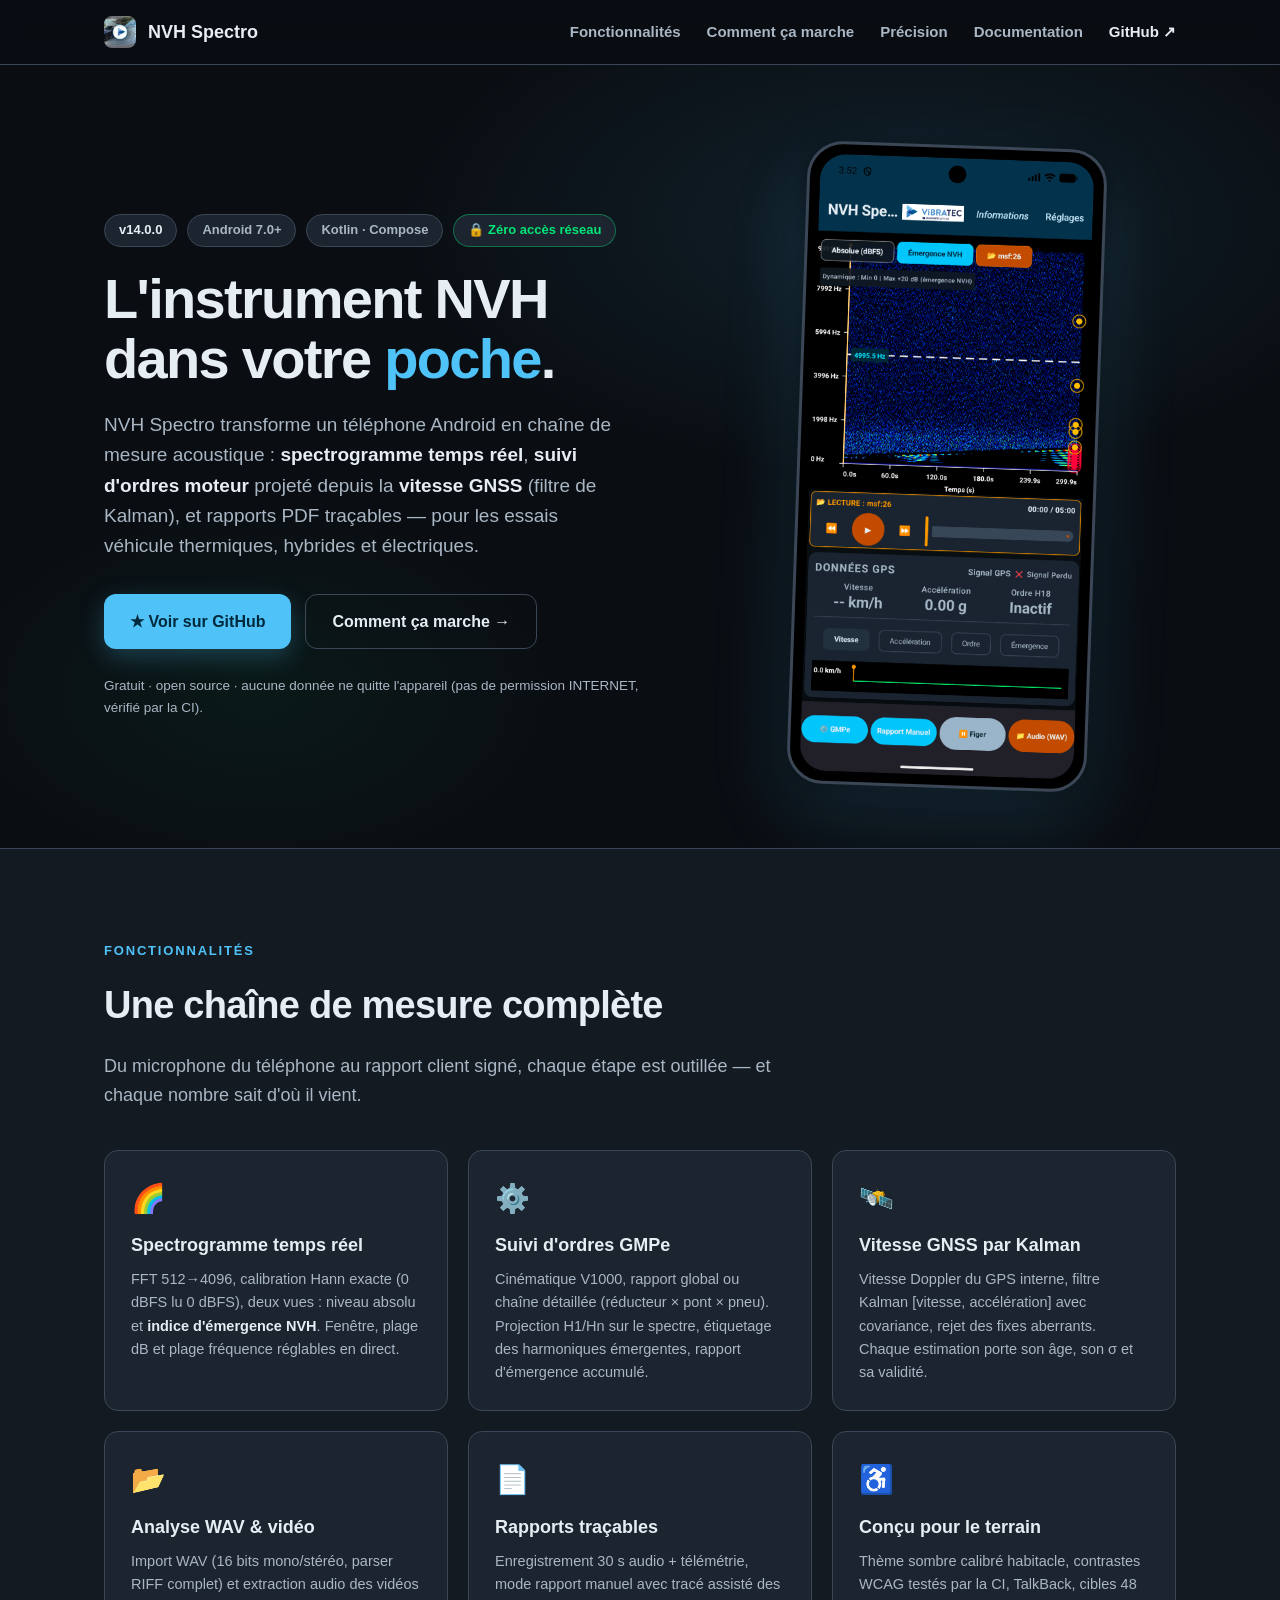
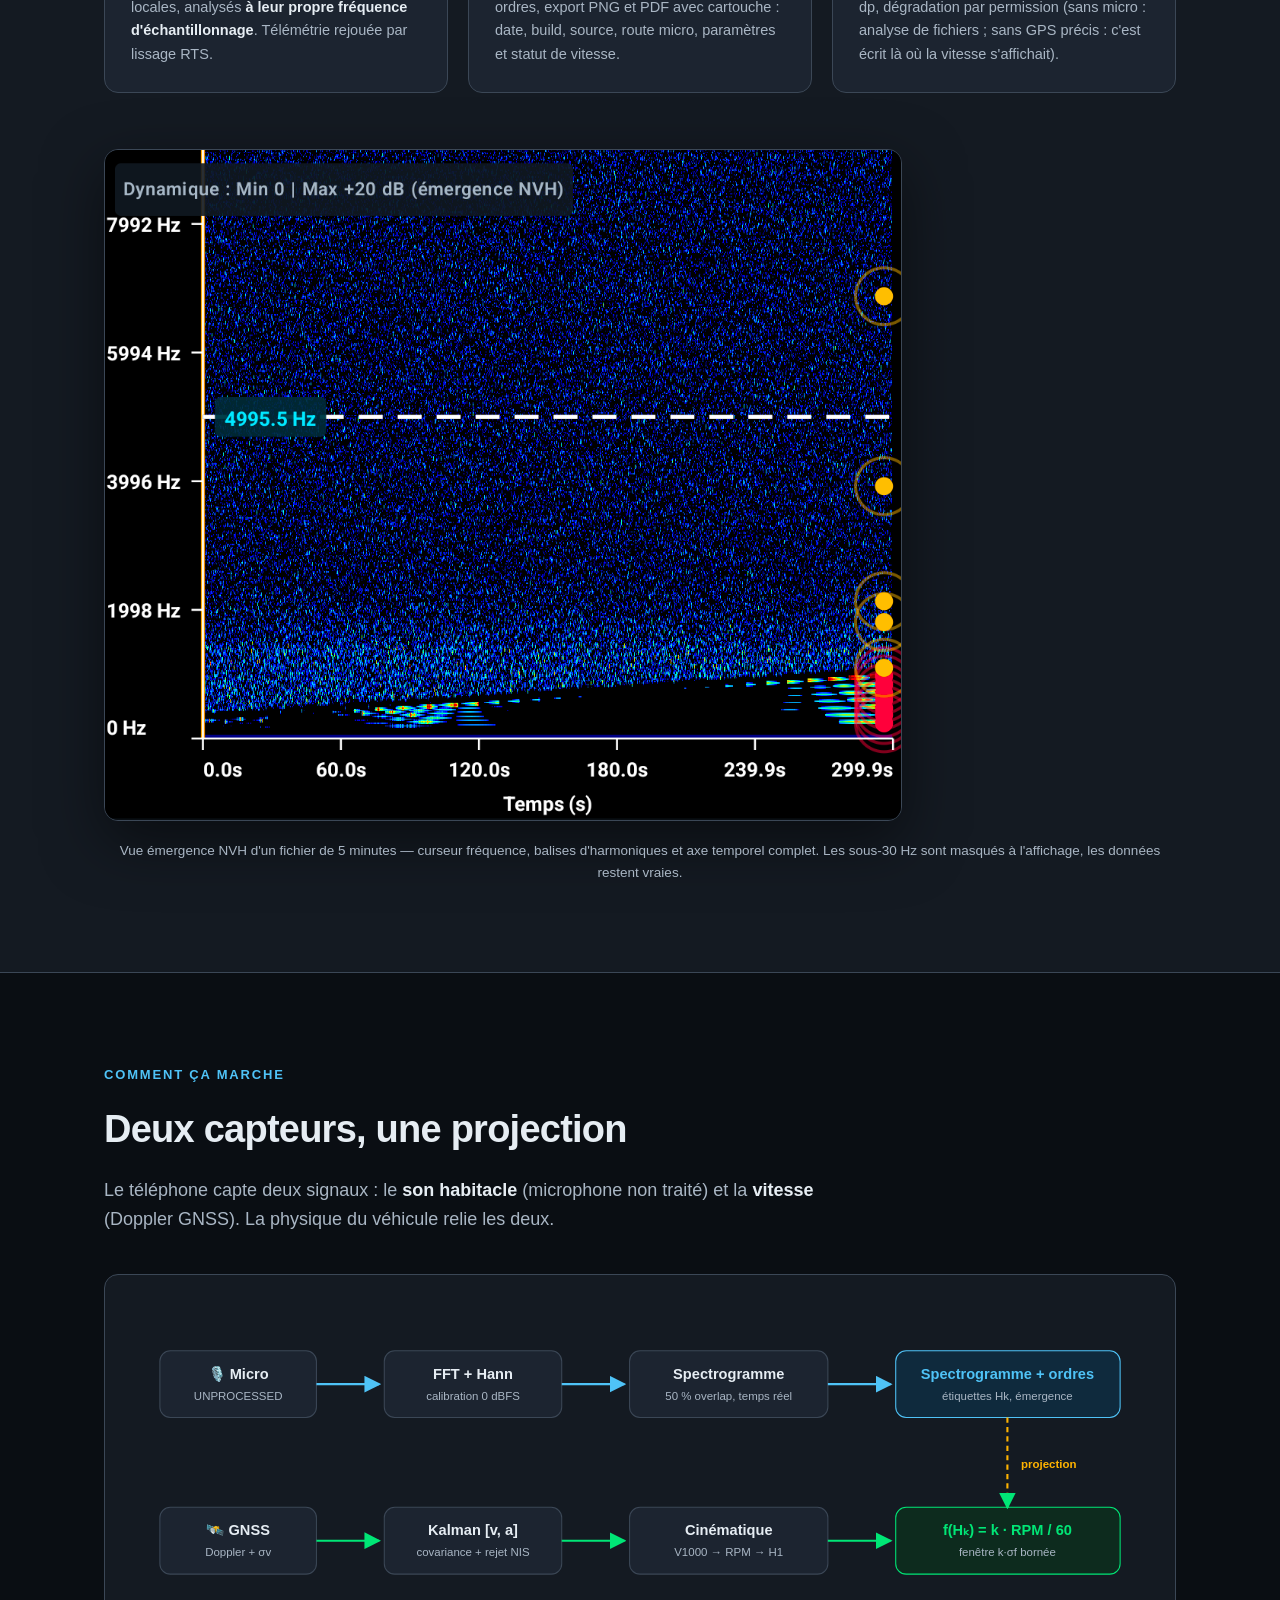
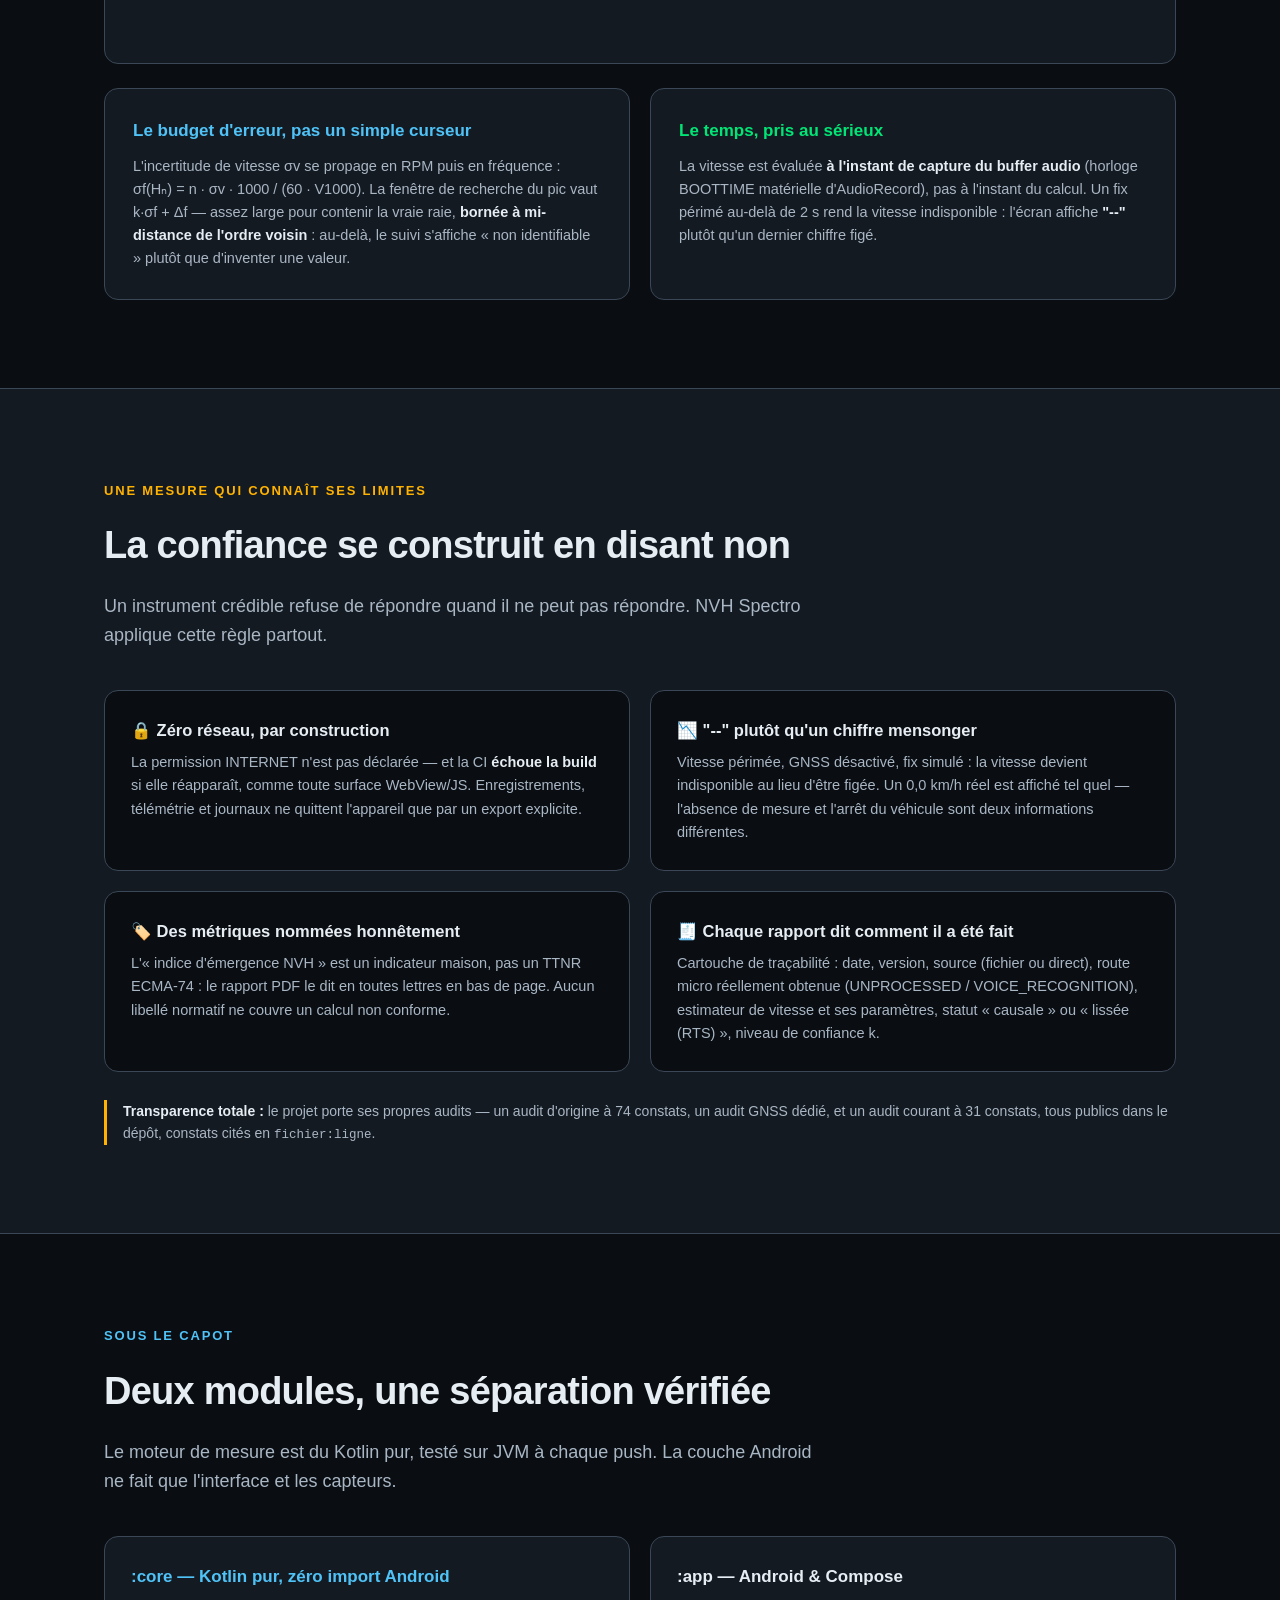
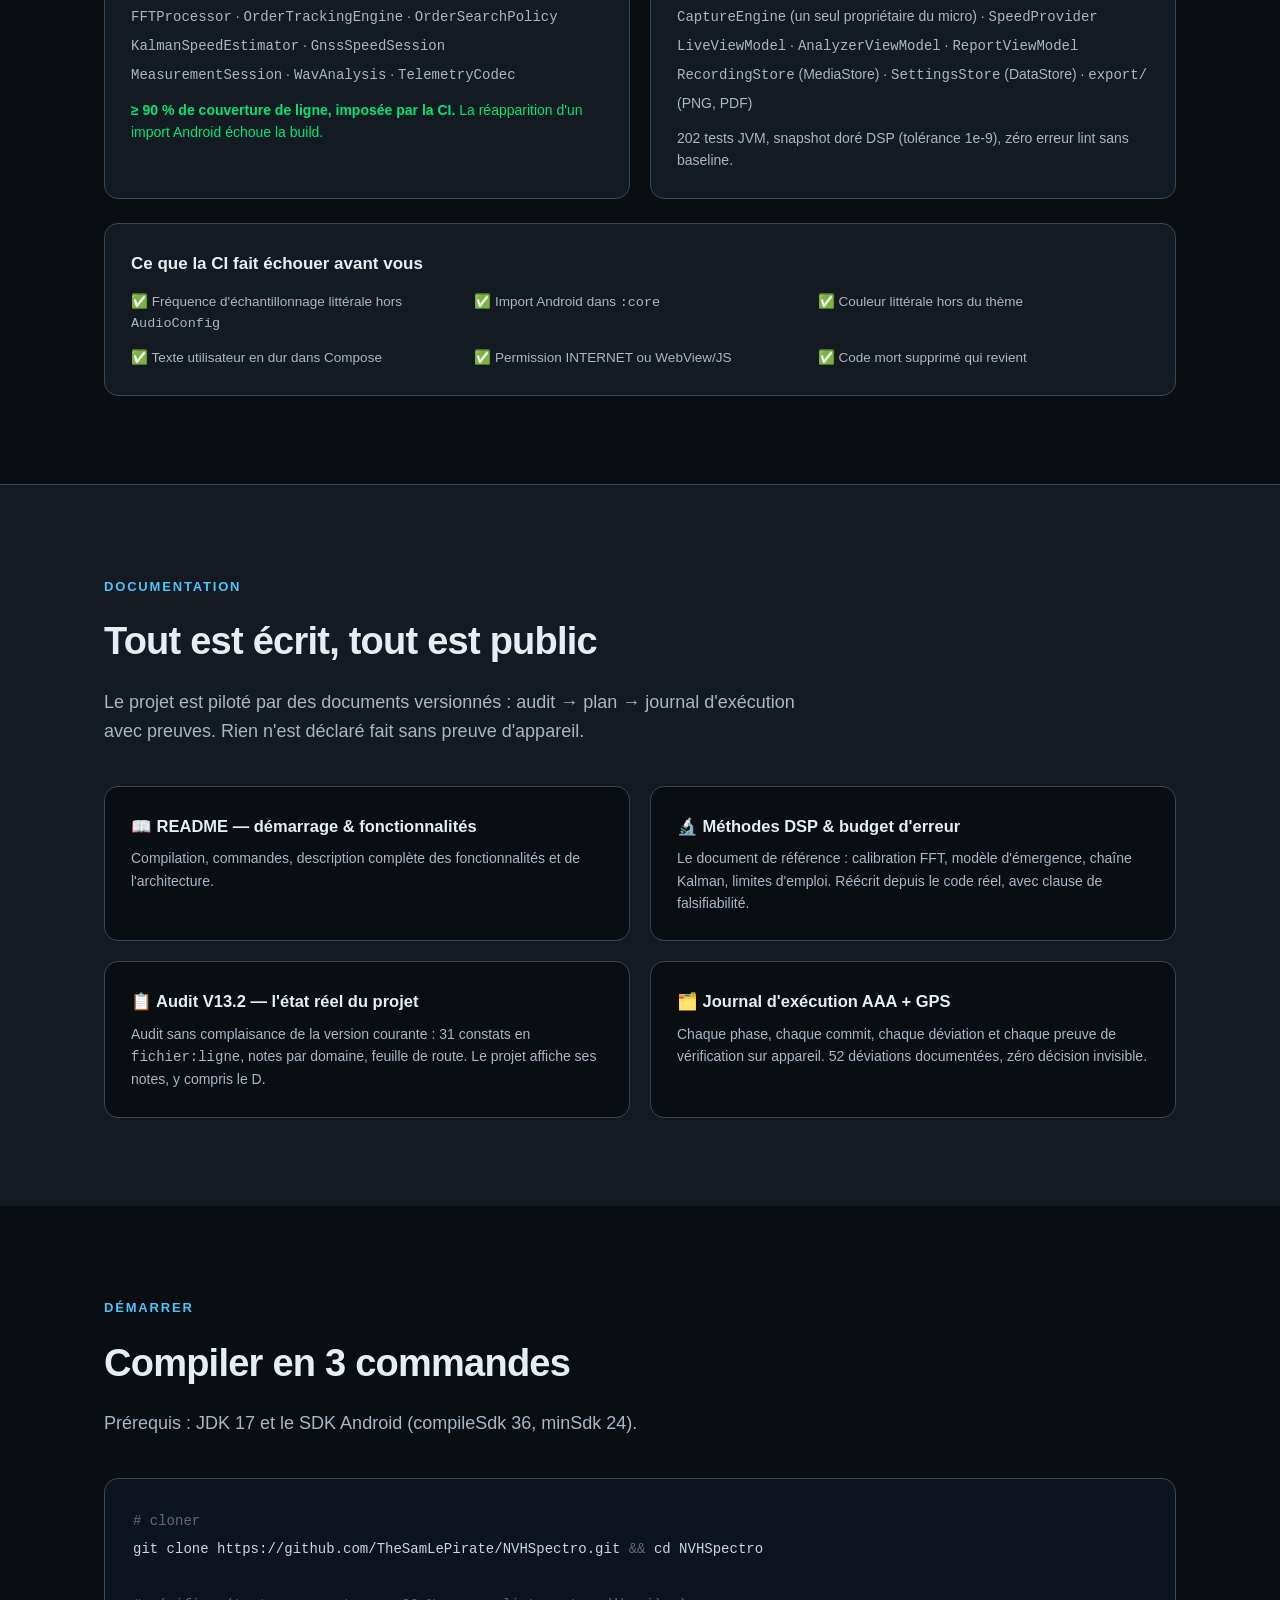
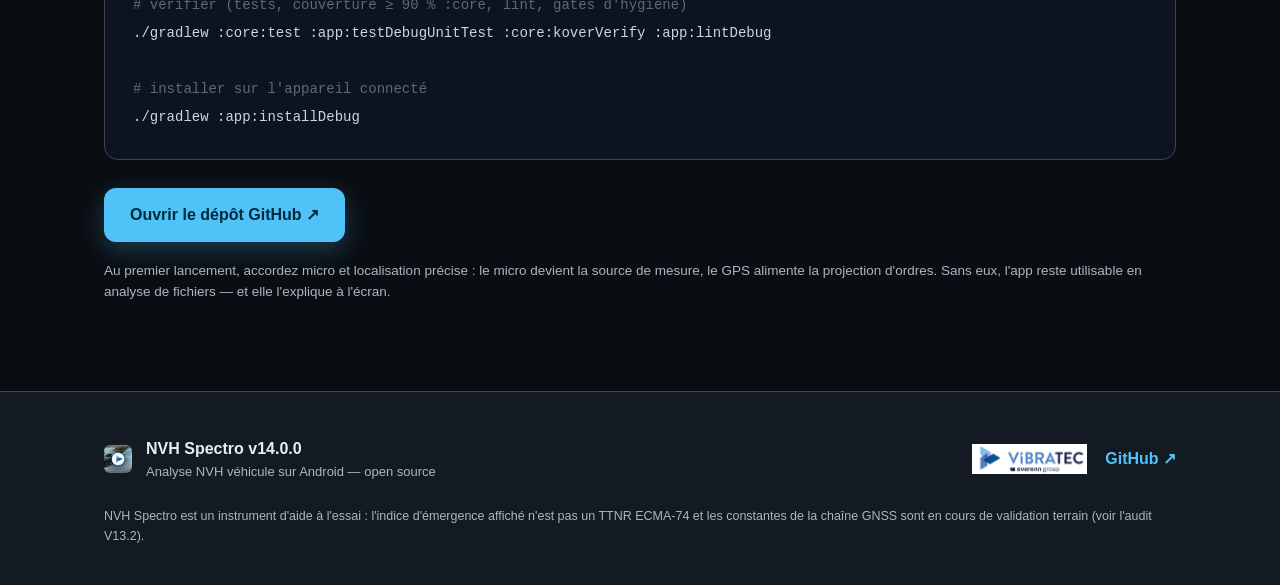
==== site/index.html @ b8da90f1 "feat(site): GitHub Pages site — marketing, documentation, explanation Static self-contained site (si" ====
<!DOCTYPE html>
<html lang="fr">
<head>
<meta charset="UTF-8">
<meta name="viewport" content="width=device-width, initial-scale=1.0">
<title>NVH Spectro — Analyse acoustique & suivi d'ordres sur Android</title>
<meta name="description" content="NVH Spectro transforme un téléphone Android en instrument NVH de terrain : spectrogramme temps réel, suivi d'ordres moteur, vitesse GNSS par filtre de Kalman, rapports PDF traçables. Sans aucun accès réseau.">
<meta property="og:title" content="NVH Spectro — l'instrument NVH dans votre poche">
<meta property="og:description" content="Spectrogramme temps réel, suivi d'ordres, GNSS Kalman, rapports traçables. Un instrument NVH Android, 100 % hors ligne.">
<meta property="og:image" content="assets/capture-ecran-telephone.png">
<link rel="icon" type="image/webp" href="assets/icon.webp">
<style>
:root{
  --bg:#0A0E13; --surface:#141A22; --surface2:#1C2430; --high:#232D3B;
  --text:#E6EDF3; --muted:#A9B6C4; --outline:#3B4756;
  --primary:#4FC3F7; --on-primary:#00293D;
  --good:#00E676; --warn:#FFB300; --bad:#FF5252; --accent:#FF9100;
  --radius:14px; --maxw:1120px;
}
*{box-sizing:border-box;margin:0;padding:0}
html{scroll-behavior:smooth}
body{background:var(--bg);color:var(--text);font-family:'Inter',-apple-system,'Segoe UI',Roboto,sans-serif;line-height:1.6;overflow-x:hidden}
a{color:var(--primary);text-decoration:none}
a:hover{text-decoration:underline}
img{max-width:100%}
.wrap{max-width:var(--maxw);margin:0 auto;padding:0 24px}
section{padding:88px 0}
.kicker{display:inline-block;font-size:13px;font-weight:700;letter-spacing:.14em;text-transform:uppercase;color:var(--primary);margin-bottom:14px}
h2{font-size:clamp(26px,4vw,38px);font-weight:800;letter-spacing:-.02em;margin-bottom:16px}
.lead{color:var(--muted);font-size:18px;max-width:720px;margin-bottom:40px}
.badge{display:inline-flex;align-items:center;gap:6px;background:var(--surface2);border:1px solid var(--outline);border-radius:999px;padding:5px 14px;font-size:13px;font-weight:600;color:var(--muted)}
.badge b{color:var(--text)}
.btn{display:inline-flex;align-items:center;gap:10px;border-radius:12px;padding:14px 26px;font-weight:700;font-size:16px;transition:transform .15s,box-shadow .15s}
.btn:hover{text-decoration:none;transform:translateY(-2px)}
.btn-primary{background:var(--primary);color:var(--on-primary);box-shadow:0 8px 24px rgba(79,195,247,.25)}
.btn-ghost{border:1px solid var(--outline);color:var(--text)}
.btn-ghost:hover{border-color:var(--primary)}
code,pre{font-family:'SF Mono',ui-monospace,Menlo,Consolas,monospace}
</style>
</head>
<body>
<!-- ======================= NAV ======================= -->
<nav style="position:sticky;top:0;z-index:50;background:rgba(10,14,19,.85);backdrop-filter:blur(12px);border-bottom:1px solid var(--outline)">
  <div class="wrap" style="display:flex;align-items:center;justify-content:space-between;height:64px">
    <a href="#" style="display:flex;align-items:center;gap:12px;color:var(--text);font-weight:800;font-size:18px">
      <img src="assets/icon.webp" alt="" width="32" height="32" style="border-radius:8px">
      NVH&nbsp;Spectro
    </a>
    <div style="display:flex;gap:26px;font-size:15px;font-weight:600" class="navlinks">
      <a href="#features" style="color:var(--muted)">Fonctionnalités</a>
      <a href="#how" style="color:var(--muted)">Comment ça marche</a>
      <a href="#honest" style="color:var(--muted)">Précision</a>
      <a href="#docs" style="color:var(--muted)">Documentation</a>
      <a href="https://github.com/TheSamLePirate/NVHSpectro" style="color:var(--text)">GitHub&nbsp;↗</a>
    </div>
  </div>
</nav>

<!-- ======================= HERO ======================= -->
<header style="padding:80px 0 60px;position:relative;overflow:hidden">
  <div style="position:absolute;inset:0;background:radial-gradient(ellipse 60% 50% at 70% 20%,rgba(79,195,247,.10),transparent 65%),radial-gradient(ellipse 40% 40% at 20% 80%,rgba(0,230,118,.05),transparent 60%);pointer-events:none"></div>
  <div class="wrap hero-grid" style="display:grid;grid-template-columns:1.1fr .9fr;gap:56px;align-items:center;position:relative">
    <div>
      <div style="display:flex;gap:10px;flex-wrap:wrap;margin-bottom:22px">
        <span class="badge"><b>v14.0.0</b></span>
        <span class="badge">Android 7.0+</span>
        <span class="badge">Kotlin · Compose</span>
        <span class="badge" style="border-color:rgba(0,230,118,.4);color:var(--good)">🔒 Zéro accès réseau</span>
      </div>
      <h1 style="font-size:clamp(34px,5.4vw,56px);font-weight:800;letter-spacing:-.03em;line-height:1.08;margin-bottom:20px">
        L'instrument NVH<br>dans votre <span style="color:var(--primary)">poche</span>.
      </h1>
      <p style="font-size:19px;color:var(--muted);max-width:520px;margin-bottom:32px">
        NVH Spectro transforme un téléphone Android en chaîne de mesure acoustique :
        <b style="color:var(--text)">spectrogramme temps réel</b>, <b style="color:var(--text)">suivi d'ordres moteur</b>
        projeté depuis la <b style="color:var(--text)">vitesse GNSS</b> (filtre de Kalman),
        et rapports PDF traçables — pour les essais véhicule thermiques, hybrides et électriques.
      </p>
      <div style="display:flex;gap:14px;flex-wrap:wrap">
        <a class="btn btn-primary" href="https://github.com/TheSamLePirate/NVHSpectro">★ Voir sur GitHub</a>
        <a class="btn btn-ghost" href="#how">Comment ça marche →</a>
      </div>
      <p style="margin-top:26px;font-size:13.5px;color:var(--muted)">
        Gratuit · open source · aucune donnée ne quitte l'appareil (pas de permission INTERNET, vérifié par la CI).
      </p>
    </div>
    <div style="display:flex;justify-content:center">
      <div style="width:300px;border-radius:36px;border:3px solid var(--outline);background:#000;padding:10px;box-shadow:0 30px 80px rgba(79,195,247,.15),0 4px 20px rgba(0,0,0,.6);transform:rotate(2deg)">
        <img src="assets/capture-ecran-telephone.png" alt="Capture d'écran de NVH Spectro : spectrogramme, lecture WAV, données GPS et suivi d'ordre H18" style="border-radius:26px;display:block">
      </div>
    </div>
  </div>
</header>

<!-- ======================= FEATURES ======================= -->
<section id="features" style="background:var(--surface);border-top:1px solid var(--outline);border-bottom:1px solid var(--outline)">
  <div class="wrap">
    <span class="kicker">Fonctionnalités</span>
    <h2>Une chaîne de mesure complète</h2>
    <p class="lead">Du microphone du téléphone au rapport client signé, chaque étape est outillée — et chaque nombre sait d'où il vient.</p>
    <div style="display:grid;grid-template-columns:repeat(3,1fr);gap:20px" class="cards3">
      <div style="background:var(--surface2);border:1px solid var(--outline);border-radius:var(--radius);padding:26px">
        <div style="font-size:28px;margin-bottom:10px">🌈</div>
        <h3 style="font-size:18px;margin-bottom:8px">Spectrogramme temps réel</h3>
        <p style="color:var(--muted);font-size:14.5px">FFT 512→4096, calibration Hann exacte (0 dBFS lu 0 dBFS), deux vues : niveau absolu et <b style="color:var(--text)">indice d'émergence NVH</b>. Fenêtre, plage dB et plage fréquence réglables en direct.</p>
      </div>
      <div style="background:var(--surface2);border:1px solid var(--outline);border-radius:var(--radius);padding:26px">
        <div style="font-size:28px;margin-bottom:10px">⚙️</div>
        <h3 style="font-size:18px;margin-bottom:8px">Suivi d'ordres GMPe</h3>
        <p style="color:var(--muted);font-size:14.5px">Cinématique V1000, rapport global ou chaîne détaillée (réducteur × pont × pneu). Projection H1/Hn sur le spectre, étiquetage des harmoniques émergentes, rapport d'émergence accumulé.</p>
      </div>
      <div style="background:var(--surface2);border:1px solid var(--outline);border-radius:var(--radius);padding:26px">
        <div style="font-size:28px;margin-bottom:10px">🛰️</div>
        <h3 style="font-size:18px;margin-bottom:8px">Vitesse GNSS par Kalman</h3>
        <p style="color:var(--muted);font-size:14.5px">Vitesse Doppler du GPS interne, filtre Kalman [vitesse, accélération] avec covariance, rejet des fixes aberrants. Chaque estimation porte son âge, son σ et sa validité.</p>
      </div>
      <div style="background:var(--surface2);border:1px solid var(--outline);border-radius:var(--radius);padding:26px">
        <div style="font-size:28px;margin-bottom:10px">📂</div>
        <h3 style="font-size:18px;margin-bottom:8px">Analyse WAV & vidéo</h3>
        <p style="color:var(--muted);font-size:14.5px">Import WAV (16 bits mono/stéréo, parser RIFF complet) et extraction audio des vidéos locales, analysés <b style="color:var(--text)">à leur propre fréquence d'échantillonnage</b>. Télémétrie rejouée par lissage RTS.</p>
      </div>
      <div style="background:var(--surface2);border:1px solid var(--outline);border-radius:var(--radius);padding:26px">
        <div style="font-size:28px;margin-bottom:10px">📄</div>
        <h3 style="font-size:18px;margin-bottom:8px">Rapports traçables</h3>
        <p style="color:var(--muted);font-size:14.5px">Enregistrement 30 s audio + télémétrie, mode rapport manuel avec tracé assisté des ordres, export PNG et PDF avec cartouche : date, build, source, route micro, paramètres et statut de vitesse.</p>
      </div>
      <div style="background:var(--surface2);border:1px solid var(--outline);border-radius:var(--radius);padding:26px">
        <div style="font-size:28px;margin-bottom:10px">♿</div>
        <h3 style="font-size:18px;margin-bottom:8px">Conçu pour le terrain</h3>
        <p style="color:var(--muted);font-size:14.5px">Thème sombre calibré habitacle, contrastes WCAG testés par la CI, TalkBack, cibles 48 dp, dégradation par permission (sans micro : analyse de fichiers ; sans GPS précis : c'est écrit là où la vitesse s'affichait).</p>
      </div>
    </div>

    <figure style="margin:56px 0 0">
      <img src="assets/capture-spectrogramme.png" alt="Spectrogramme complet d'un fichier de 5 minutes en mode émergence NVH, curseur fréquence et balises d'ordres" style="border-radius:var(--radius);border:1px solid var(--outline);box-shadow:0 20px 60px rgba(0,0,0,.5)">
      <figcaption style="color:var(--muted);font-size:13.5px;margin-top:12px;text-align:center">
        Vue émergence NVH d'un fichier de 5 minutes — curseur fréquence, balises d'harmoniques et axe temporel complet. Les sous-30 Hz sont masqués à l'affichage, les données restent vraies.
      </figcaption>
    </figure>
  </div>
</section>

<!-- ======================= HOW IT WORKS ======================= -->
<section id="how">
  <div class="wrap">
    <span class="kicker">Comment ça marche</span>
    <h2>Deux capteurs, une projection</h2>
    <p class="lead">Le téléphone capte deux signaux : le <b style="color:var(--text)">son habitacle</b> (microphone non traité) et la <b style="color:var(--text)">vitesse</b> (Doppler GNSS). La physique du véhicule relie les deux.</p>

    <div style="background:var(--surface);border:1px solid var(--outline);border-radius:var(--radius);padding:34px;overflow-x:auto">
      <svg viewBox="0 0 960 300" width="100%" style="min-width:760px" role="img" aria-label="Chaîne de mesure : micro vers FFT vers spectrogramme ; GNSS vers Kalman vers cinématique vers projection d'ordres">
        <defs>
          <marker id="ar" markerWidth="8" markerHeight="8" refX="7" refY="4" orient="auto"><path d="M0,0 L8,4 L0,8 z" fill="#4FC3F7"/></marker>
          <marker id="ar2" markerWidth="8" markerHeight="8" refX="7" refY="4" orient="auto"><path d="M0,0 L8,4 L0,8 z" fill="#00E676"/></marker>
        </defs>
        <!-- audio chain -->
        <g font-family="Inter,sans-serif">
          <rect x="20" y="40" width="150" height="64" rx="10" fill="#1C2430" stroke="#3B4756"/>
          <text x="95" y="67" fill="#E6EDF3" font-size="14" font-weight="700" text-anchor="middle">🎙️ Micro</text>
          <text x="95" y="87" fill="#A9B6C4" font-size="11" text-anchor="middle">UNPROCESSED</text>
          <line x1="170" y1="72" x2="230" y2="72" stroke="#4FC3F7" stroke-width="2" marker-end="url(#ar)"/>
          <rect x="235" y="40" width="170" height="64" rx="10" fill="#1C2430" stroke="#3B4756"/>
          <text x="320" y="67" fill="#E6EDF3" font-size="14" font-weight="700" text-anchor="middle">FFT + Hann</text>
          <text x="320" y="87" fill="#A9B6C4" font-size="11" text-anchor="middle">calibration 0 dBFS</text>
          <line x1="405" y1="72" x2="465" y2="72" stroke="#4FC3F7" stroke-width="2" marker-end="url(#ar)"/>
          <rect x="470" y="40" width="190" height="64" rx="10" fill="#1C2430" stroke="#3B4756"/>
          <text x="565" y="67" fill="#E6EDF3" font-size="14" font-weight="700" text-anchor="middle">Spectrogramme</text>
          <text x="565" y="87" fill="#A9B6C4" font-size="11" text-anchor="middle">50 % overlap, temps réel</text>
          <line x1="660" y1="72" x2="720" y2="72" stroke="#4FC3F7" stroke-width="2" marker-end="url(#ar)"/>
          <rect x="725" y="40" width="215" height="64" rx="10" fill="#0F2A3D" stroke="#4FC3F7"/>
          <text x="832" y="67" fill="#4FC3F7" font-size="14" font-weight="700" text-anchor="middle">Spectrogramme + ordres</text>
          <text x="832" y="87" fill="#A9B6C4" font-size="11" text-anchor="middle">étiquettes Hk, émergence</text>
          <!-- gnss chain -->
          <rect x="20" y="190" width="150" height="64" rx="10" fill="#1C2430" stroke="#3B4756"/>
          <text x="95" y="217" fill="#E6EDF3" font-size="14" font-weight="700" text-anchor="middle">🛰️ GNSS</text>
          <text x="95" y="237" fill="#A9B6C4" font-size="11" text-anchor="middle">Doppler + σv</text>
          <line x1="170" y1="222" x2="230" y2="222" stroke="#00E676" stroke-width="2" marker-end="url(#ar2)"/>
          <rect x="235" y="190" width="170" height="64" rx="10" fill="#1C2430" stroke="#3B4756"/>
          <text x="320" y="217" fill="#E6EDF3" font-size="14" font-weight="700" text-anchor="middle">Kalman [v, a]</text>
          <text x="320" y="237" fill="#A9B6C4" font-size="11" text-anchor="middle">covariance + rejet NIS</text>
          <line x1="405" y1="222" x2="465" y2="222" stroke="#00E676" stroke-width="2" marker-end="url(#ar2)"/>
          <rect x="470" y="190" width="190" height="64" rx="10" fill="#1C2430" stroke="#3B4756"/>
          <text x="565" y="217" fill="#E6EDF3" font-size="14" font-weight="700" text-anchor="middle">Cinématique</text>
          <text x="565" y="237" fill="#A9B6C4" font-size="11" text-anchor="middle">V1000 → RPM → H1</text>
          <line x1="660" y1="222" x2="720" y2="222" stroke="#00E676" stroke-width="2" marker-end="url(#ar2)"/>
          <rect x="725" y="190" width="215" height="64" rx="10" fill="#0D2B1E" stroke="#00E676"/>
          <text x="832" y="217" fill="#00E676" font-size="14" font-weight="700" text-anchor="middle">f(Hₖ) = k · RPM / 60</text>
          <text x="832" y="237" fill="#A9B6C4" font-size="11" text-anchor="middle">fenêtre k·σf bornée</text>
          <!-- link -->
          <path d="M 832 104 L 832 190" stroke="#FFB300" stroke-width="2" stroke-dasharray="5 4" marker-end="url(#ar2)"/>
          <text x="845" y="152" fill="#FFB300" font-size="11" font-weight="600">projection</text>
        </g>
      </svg>
    </div>

    <div style="display:grid;grid-template-columns:1fr 1fr;gap:20px;margin-top:24px" class="cards2">
      <div style="background:var(--surface);border:1px solid var(--outline);border-radius:var(--radius);padding:28px">
        <h3 style="font-size:17px;margin-bottom:10px;color:var(--primary)">Le budget d'erreur, pas un simple curseur</h3>
        <p style="color:var(--muted);font-size:14.5px">L'incertitude de vitesse σv se propage en RPM puis en fréquence : σf(Hₙ) = n · σv · 1000 / (60 · V1000). La fenêtre de recherche du pic vaut k·σf + Δf — assez large pour contenir la vraie raie, <b style="color:var(--text)">bornée à mi-distance de l'ordre voisin</b> : au-delà, le suivi s'affiche « non identifiable » plutôt que d'inventer une valeur.</p>
      </div>
      <div style="background:var(--surface);border:1px solid var(--outline);border-radius:var(--radius);padding:28px">
        <h3 style="font-size:17px;margin-bottom:10px;color:var(--good)">Le temps, pris au sérieux</h3>
        <p style="color:var(--muted);font-size:14.5px">La vitesse est évaluée <b style="color:var(--text)">à l'instant de capture du buffer audio</b> (horloge BOOTTIME matérielle d'AudioRecord), pas à l'instant du calcul. Un fix périmé au-delà de 2 s rend la vitesse indisponible : l'écran affiche <b style="color:var(--text)">"--"</b> plutôt qu'un dernier chiffre figé.</p>
      </div>
    </div>
  </div>
</section>

<!-- ======================= HONESTY / METROLOGY ======================= -->
<section id="honest" style="background:var(--surface);border-top:1px solid var(--outline);border-bottom:1px solid var(--outline)">
  <div class="wrap">
    <span class="kicker" style="color:var(--warn)">Une mesure qui connaît ses limites</span>
    <h2>La confiance se construit en disant non</h2>
    <p class="lead">Un instrument crédible refuse de répondre quand il ne peut pas répondre. NVH Spectro applique cette règle partout.</p>
    <div style="display:grid;grid-template-columns:repeat(2,1fr);gap:20px" class="cards2">
      <div style="background:var(--bg);border:1px solid var(--outline);border-radius:var(--radius);padding:26px">
        <h3 style="font-size:16.5px;margin-bottom:8px">🔒 Zéro réseau, par construction</h3>
        <p style="color:var(--muted);font-size:14.5px">La permission INTERNET n'est pas déclarée — et la CI <b style="color:var(--text)">échoue la build</b> si elle réapparaît, comme toute surface WebView/JS. Enregistrements, télémétrie et journaux ne quittent l'appareil que par un export explicite.</p>
      </div>
      <div style="background:var(--bg);border:1px solid var(--outline);border-radius:var(--radius);padding:26px">
        <h3 style="font-size:16.5px;margin-bottom:8px">📉 "--" plutôt qu'un chiffre mensonger</h3>
        <p style="color:var(--muted);font-size:14.5px">Vitesse périmée, GNSS désactivé, fix simulé : la vitesse devient indisponible au lieu d'être figée. Un 0,0 km/h réel est affiché tel quel — l'absence de mesure et l'arrêt du véhicule sont deux informations différentes.</p>
      </div>
      <div style="background:var(--bg);border:1px solid var(--outline);border-radius:var(--radius);padding:26px">
        <h3 style="font-size:16.5px;margin-bottom:8px">🏷️ Des métriques nommées honnêtement</h3>
        <p style="color:var(--muted);font-size:14.5px">L'« indice d'émergence NVH » est un indicateur maison, pas un TTNR ECMA-74 : le rapport PDF le dit en toutes lettres en bas de page. Aucun libellé normatif ne couvre un calcul non conforme.</p>
      </div>
      <div style="background:var(--bg);border:1px solid var(--outline);border-radius:var(--radius);padding:26px">
        <h3 style="font-size:16.5px;margin-bottom:8px">🧾 Chaque rapport dit comment il a été fait</h3>
        <p style="color:var(--muted);font-size:14.5px">Cartouche de traçabilité : date, version, source (fichier ou direct), route micro réellement obtenue (UNPROCESSED / VOICE_RECOGNITION), estimateur de vitesse et ses paramètres, statut « causale » ou « lissée (RTS) », niveau de confiance k.</p>
      </div>
    </div>
    <p style="margin-top:28px;color:var(--muted);font-size:14px;border-left:3px solid var(--warn);padding-left:16px">
      <b style="color:var(--text)">Transparence totale :</b> le projet porte ses propres audits — un audit d'origine à 74 constats, un audit GNSS dédié, et un audit courant à 31 constats, tous publics dans le dépôt, constats cités en <code style="font-size:12.5px">fichier:ligne</code>.
    </p>
  </div>
</section>

<!-- ======================= ARCHITECTURE / QUALITY ======================= -->
<section id="arch">
  <div class="wrap">
    <span class="kicker">Sous le capot</span>
    <h2>Deux modules, une séparation vérifiée</h2>
    <p class="lead">Le moteur de mesure est du Kotlin pur, testé sur JVM à chaque push. La couche Android ne fait que l'interface et les capteurs.</p>
    <div style="display:grid;grid-template-columns:1fr 1fr;gap:20px" class="cards2">
      <div style="background:var(--surface);border:1px solid var(--outline);border-radius:var(--radius);padding:26px">
        <h3 style="font-size:17px;margin-bottom:12px;color:var(--primary)">:core — Kotlin pur, zéro import Android</h3>
        <p style="color:var(--muted);font-size:14px;line-height:2">
          <code>FFTProcessor</code> · <code>OrderTrackingEngine</code> · <code>OrderSearchPolicy</code><br>
          <code>KalmanSpeedEstimator</code> · <code>GnssSpeedSession</code><br>
          <code>MeasurementSession</code> · <code>WavAnalysis</code> · <code>TelemetryCodec</code>
        </p>
        <p style="color:var(--good);font-size:14px;margin-top:10px"><b>≥ 90 % de couverture de ligne, imposée par la CI.</b> La réapparition d'un import Android échoue la build.</p>
      </div>
      <div style="background:var(--surface);border:1px solid var(--outline);border-radius:var(--radius);padding:26px">
        <h3 style="font-size:17px;margin-bottom:12px">:app — Android & Compose</h3>
        <p style="color:var(--muted);font-size:14px;line-height:2">
          <code>CaptureEngine</code> (un seul propriétaire du micro) · <code>SpeedProvider</code><br>
          <code>LiveViewModel</code> · <code>AnalyzerViewModel</code> · <code>ReportViewModel</code><br>
          <code>RecordingStore</code> (MediaStore) · <code>SettingsStore</code> (DataStore) · <code>export/</code> (PNG, PDF)
        </p>
        <p style="color:var(--muted);font-size:14px;margin-top:10px">202 tests JVM, snapshot doré DSP (tolérance 1e-9), zéro erreur lint sans baseline.</p>
      </div>
    </div>
    <div style="margin-top:24px;background:var(--surface);border:1px solid var(--outline);border-radius:var(--radius);padding:26px">
      <h3 style="font-size:17px;margin-bottom:14px">Ce que la CI fait échouer avant vous</h3>
      <div style="display:grid;grid-template-columns:repeat(3,1fr);gap:12px;font-size:13.5px;color:var(--muted)" class="gates">
        <div>✅ Fréquence d'échantillonnage littérale hors <code>AudioConfig</code></div>
        <div>✅ Import Android dans <code>:core</code></div>
        <div>✅ Couleur littérale hors du thème</div>
        <div>✅ Texte utilisateur en dur dans Compose</div>
        <div>✅ Permission INTERNET ou WebView/JS</div>
        <div>✅ Code mort supprimé qui revient</div>
      </div>
    </div>
  </div>
</section>

<!-- ======================= DOCS ======================= -->
<section id="docs" style="background:var(--surface);border-top:1px solid var(--outline)">
  <div class="wrap">
    <span class="kicker">Documentation</span>
    <h2>Tout est écrit, tout est public</h2>
    <p class="lead">Le projet est piloté par des documents versionnés : audit → plan → journal d'exécution avec preuves. Rien n'est déclaré fait sans preuve d'appareil.</p>
    <div style="display:grid;grid-template-columns:repeat(2,1fr);gap:20px" class="cards2">
      <a href="https://github.com/TheSamLePirate/NVHSpectro/blob/HEAD/README.md" style="background:var(--bg);border:1px solid var(--outline);border-radius:var(--radius);padding:26px;color:var(--text)" class="doccard">
        <h3 style="font-size:16.5px;margin-bottom:8px">📖 README — démarrage & fonctionnalités</h3>
        <p style="color:var(--muted);font-size:14px">Compilation, commandes, description complète des fonctionnalités et de l'architecture.</p>
      </a>
      <a href="https://github.com/TheSamLePirate/NVHSpectro/blob/HEAD/doc/ARCHITECTURE_AND_DSP_METHODS.md" style="background:var(--bg);border:1px solid var(--outline);border-radius:var(--radius);padding:26px;color:var(--text)" class="doccard">
        <h3 style="font-size:16.5px;margin-bottom:8px">🔬 Méthodes DSP & budget d'erreur</h3>
        <p style="color:var(--muted);font-size:14px">Le document de référence : calibration FFT, modèle d'émergence, chaîne Kalman, limites d'emploi. Réécrit depuis le code réel, avec clause de falsifiabilité.</p>
      </a>
      <a href="https://github.com/TheSamLePirate/NVHSpectro/blob/HEAD/V13.2-audit.md" style="background:var(--bg);border:1px solid var(--outline);border-radius:var(--radius);padding:26px;color:var(--text)" class="doccard">
        <h3 style="font-size:16.5px;margin-bottom:8px">📋 Audit V13.2 — l'état réel du projet</h3>
        <p style="color:var(--muted);font-size:14px">Audit sans complaisance de la version courante : 31 constats en <code>fichier:ligne</code>, notes par domaine, feuille de route. Le projet affiche ses notes, y compris le D.</p>
      </a>
      <a href="https://github.com/TheSamLePirate/NVHSpectro/blob/HEAD/AAA-TRACKING.md" style="background:var(--bg);border:1px solid var(--outline);border-radius:var(--radius);padding:26px;color:var(--text)" class="doccard">
        <h3 style="font-size:16.5px;margin-bottom:8px">🗂️ Journal d'exécution AAA + GPS</h3>
        <p style="color:var(--muted);font-size:14px">Chaque phase, chaque commit, chaque déviation et chaque preuve de vérification sur appareil. 52 déviations documentées, zéro décision invisible.</p>
      </a>
    </div>
  </div>
</section>

<!-- ======================= GET STARTED ======================= -->
<section id="start">
  <div class="wrap">
    <span class="kicker">Démarrer</span>
    <h2>Compiler en 3 commandes</h2>
    <p class="lead">Prérequis : JDK 17 et le SDK Android (compileSdk 36, minSdk 24).</p>
    <div style="background:#0D1420;border:1px solid var(--outline);border-radius:var(--radius);padding:28px;overflow-x:auto">
<pre style="color:#C9D6E3;font-size:14px;line-height:2"><span style="color:#5A6B7E"># cloner</span>
git clone https://github.com/TheSamLePirate/NVHSpectro.git <span style="color:#5A6B7E">&amp;&amp;</span> cd NVHSpectro

<span style="color:#5A6B7E"># vérifier (tests, couverture ≥ 90 % :core, lint, gates d'hygiène)</span>
./gradlew :core:test :app:testDebugUnitTest :core:koverVerify :app:lintDebug

<span style="color:#5A6B7E"># installer sur l'appareil connecté</span>
./gradlew :app:installDebug</pre>
    </div>
    <div style="display:flex;gap:14px;flex-wrap:wrap;margin-top:28px">
      <a class="btn btn-primary" href="https://github.com/TheSamLePirate/NVHSpectro">Ouvrir le dépôt GitHub ↗</a>
    </div>
    <p style="margin-top:18px;color:var(--muted);font-size:13.5px">Au premier lancement, accordez micro et localisation précise : le micro devient la source de mesure, le GPS alimente la projection d'ordres. Sans eux, l'app reste utilisable en analyse de fichiers — et elle l'explique à l'écran.</p>
  </div>
</section>

<!-- ======================= FOOTER ======================= -->
<footer style="background:var(--surface);border-top:1px solid var(--outline);padding:44px 0">
  <div class="wrap" style="display:flex;justify-content:space-between;align-items:center;gap:24px;flex-wrap:wrap">
    <div style="display:flex;align-items:center;gap:14px">
      <img src="assets/icon.webp" alt="" width="28" height="28" style="border-radius:6px">
      <div>
        <div style="font-weight:700">NVH Spectro v14.0.0</div>
        <div style="font-size:13px;color:var(--muted)">Analyse NVH véhicule sur Android — open source</div>
      </div>
    </div>
    <div style="display:flex;align-items:center;gap:18px;flex-wrap:wrap">
      <img src="assets/logo-vibratec.png" alt="Vibratec — Everenn Group" height="30">
      <a href="https://github.com/TheSamLePirate/NVHSpectro" style="font-weight:600">GitHub ↗</a>
    </div>
  </div>
  <div class="wrap" style="margin-top:24px;font-size:12.5px;color:var(--muted)">
    NVH Spectro est un instrument d'aide à l'essai : l'indice d'émergence affiché n'est pas un TTNR ECMA-74 et les constantes de la chaîne GNSS sont en cours de validation terrain (voir l'audit V13.2).
  </div>
</footer>

<style>
@media (max-width: 900px){
  .hero-grid{grid-template-columns:1fr !important;gap:36px}
  .cards3{grid-template-columns:1fr !important}
  .cards2{grid-template-columns:1fr !important}
  .gates{grid-template-columns:1fr 1fr !important}
  .navlinks a:not(:last-child){display:none}
}
@media (max-width: 520px){
  .gates{grid-template-columns:1fr !important}
  section{padding:64px 0}
}
.doccard{transition:border-color .15s,transform .15s}
.doccard:hover{border-color:var(--primary);text-decoration:none;transform:translateY(-2px)}
</style>
</body>
</html>
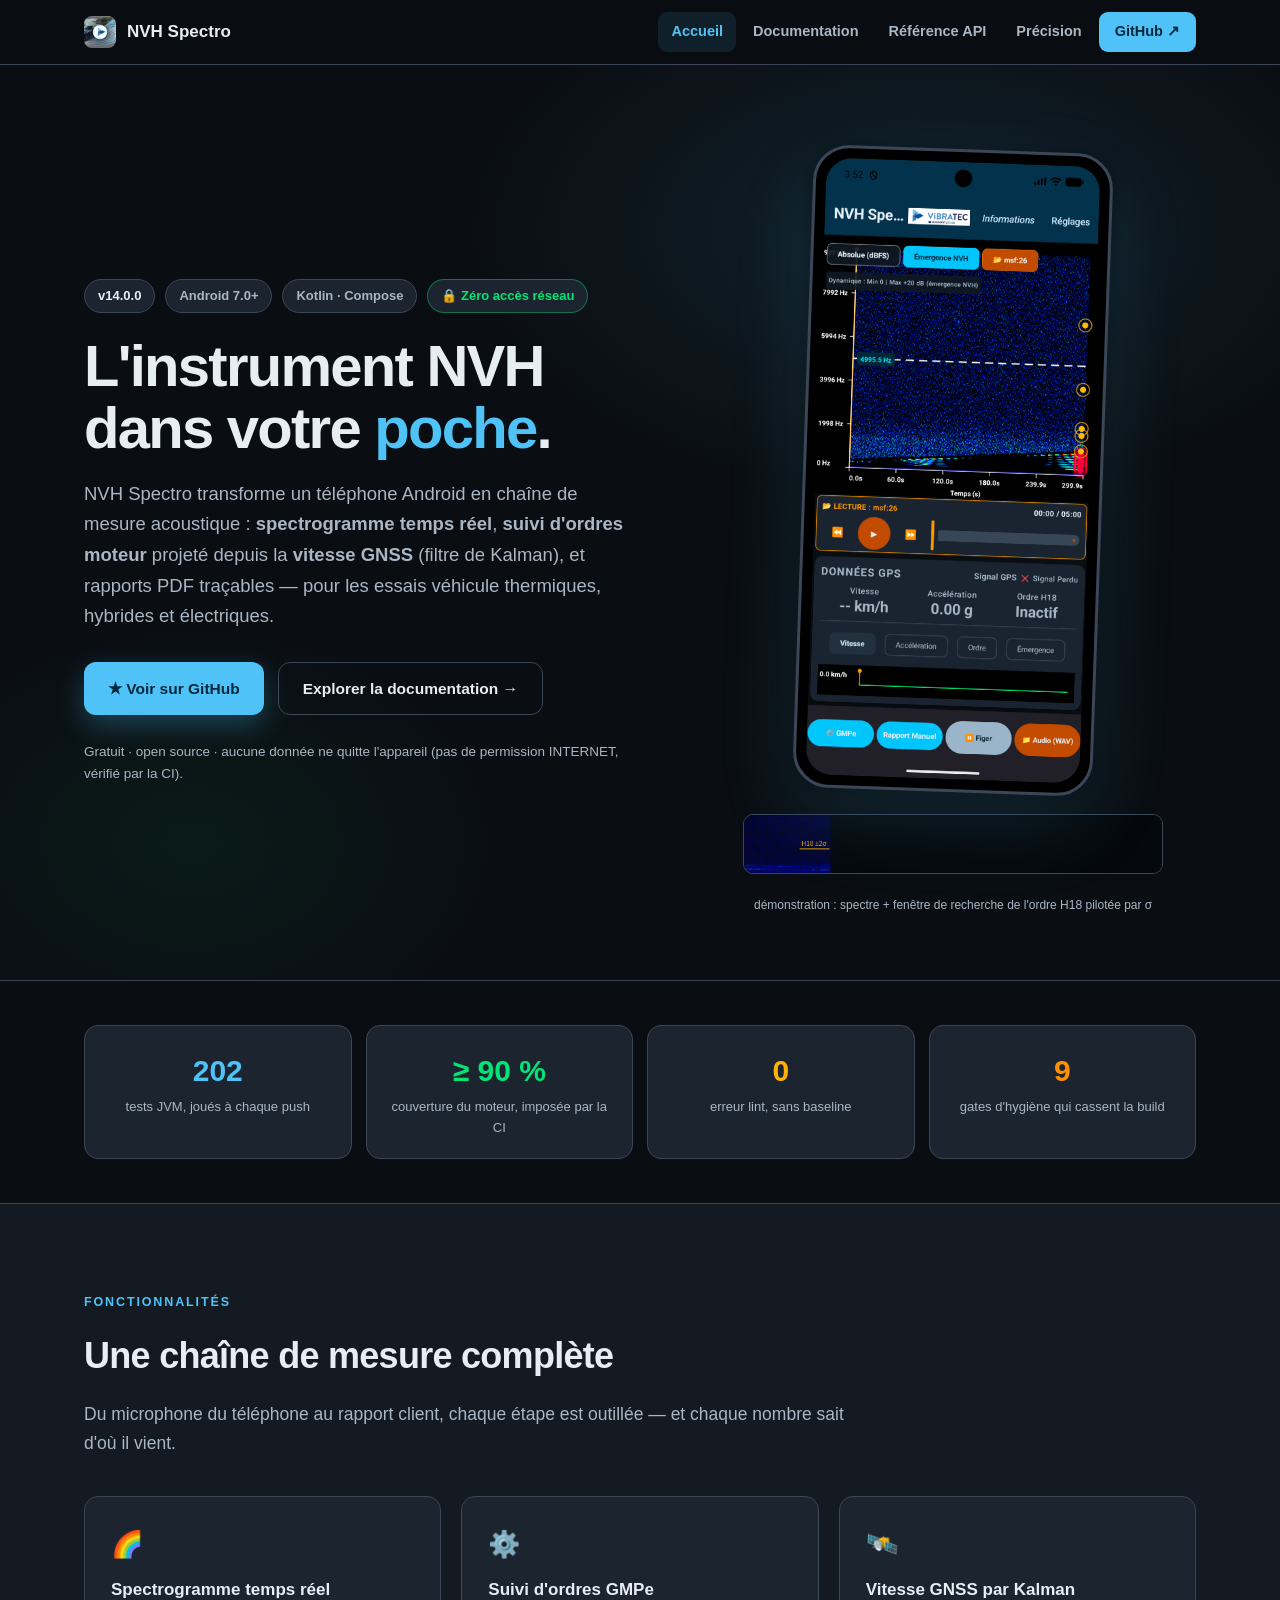
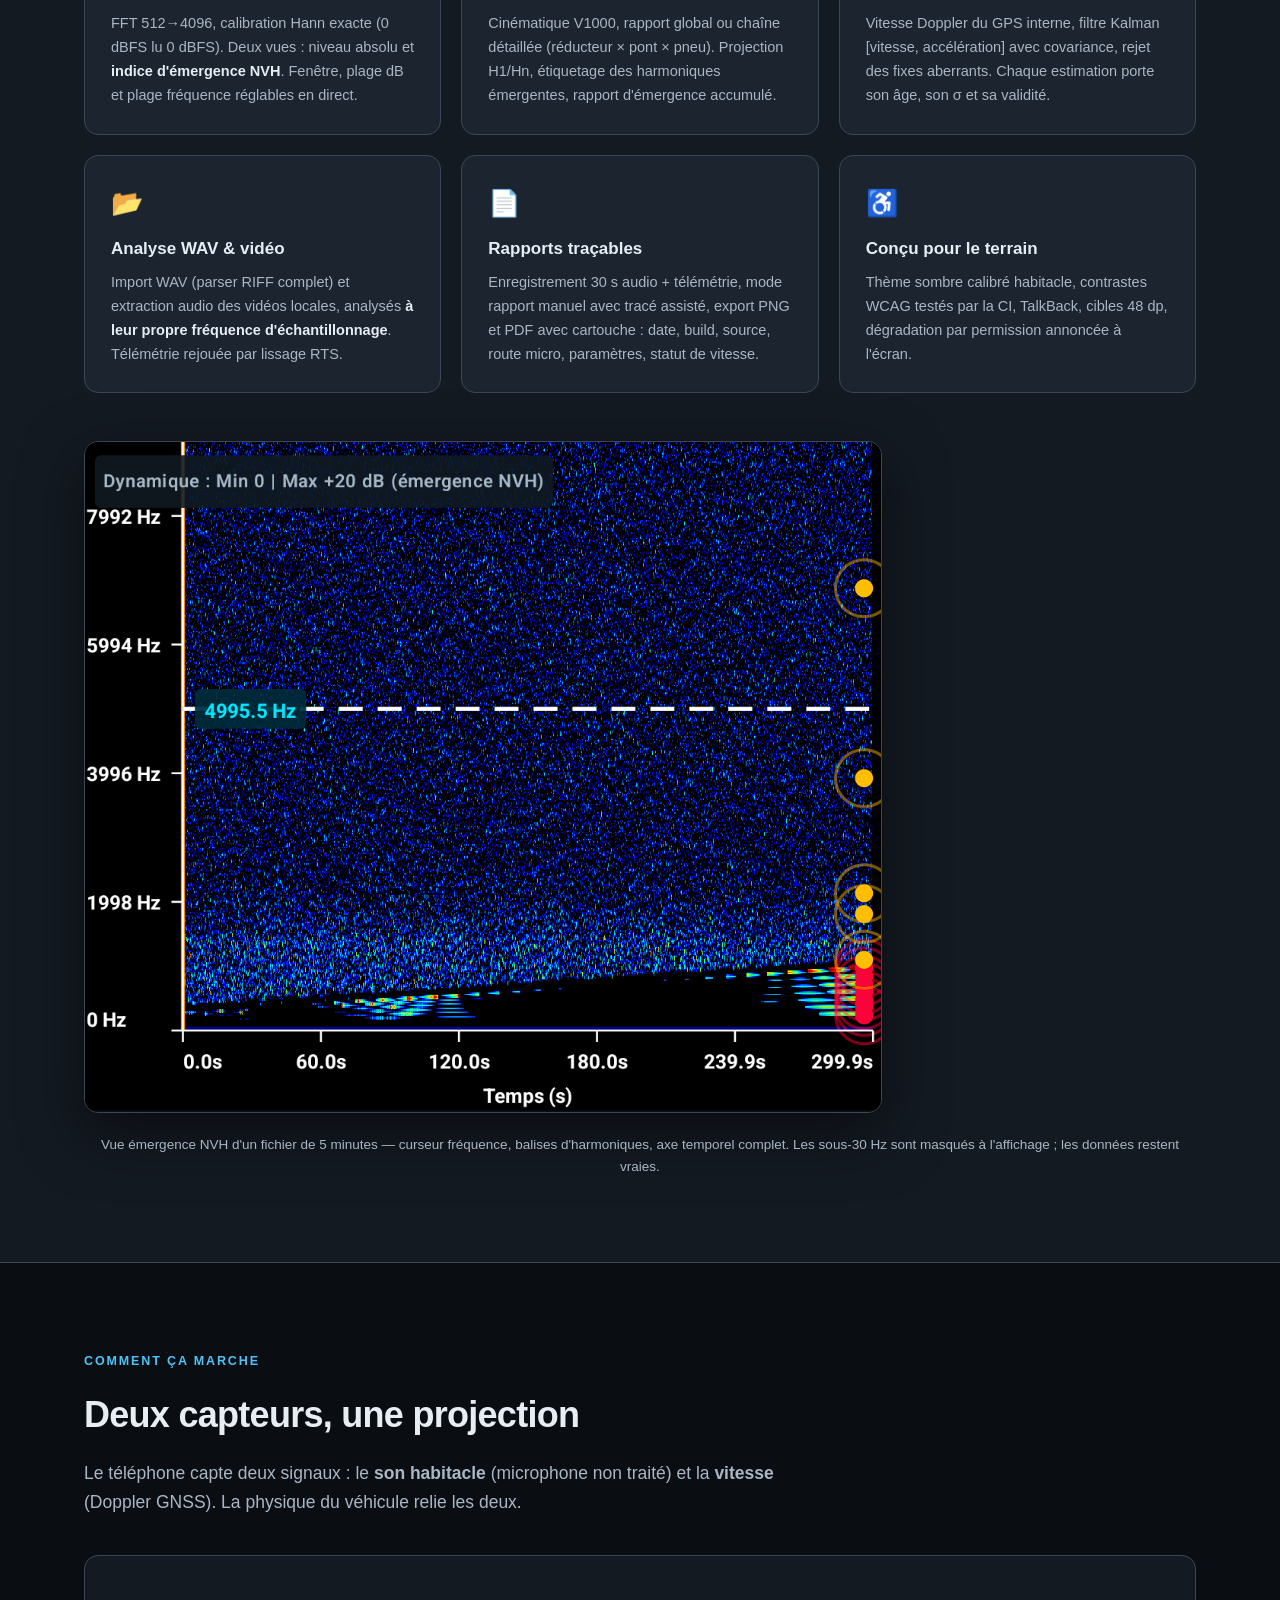
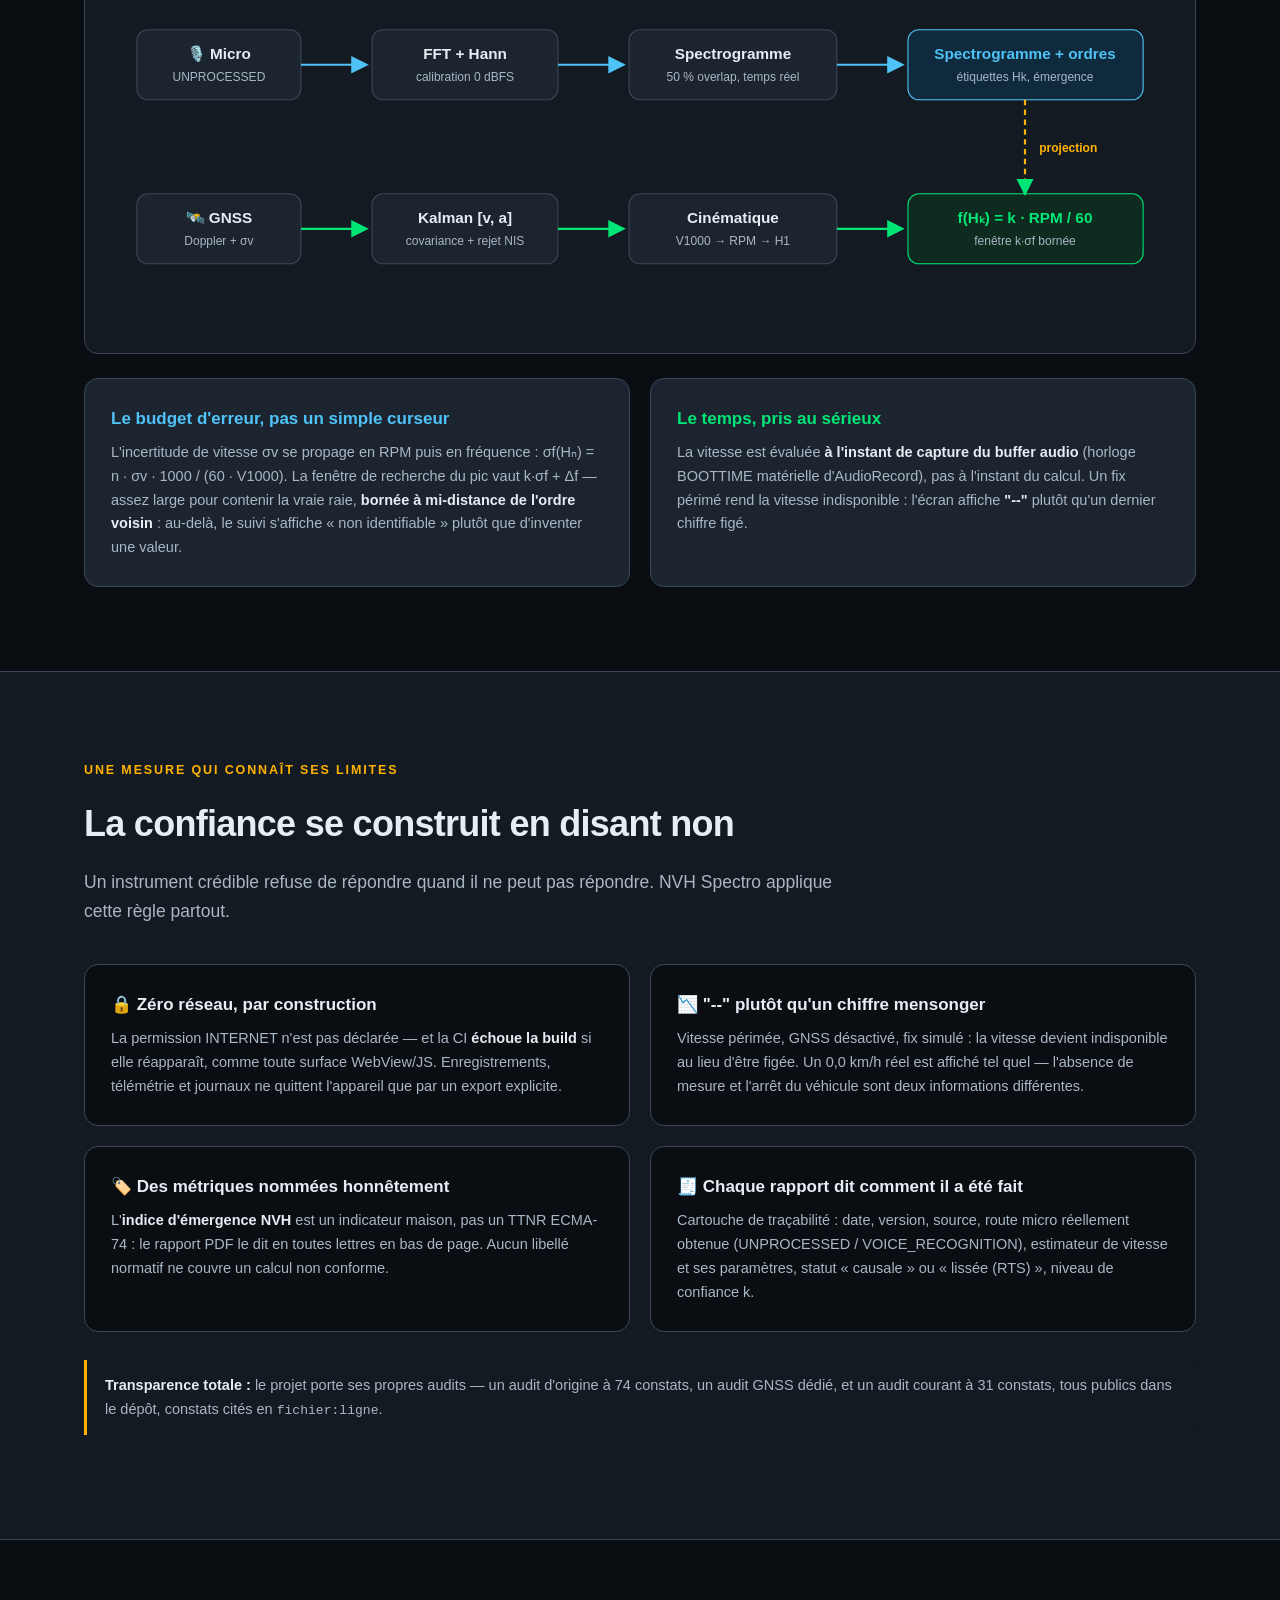
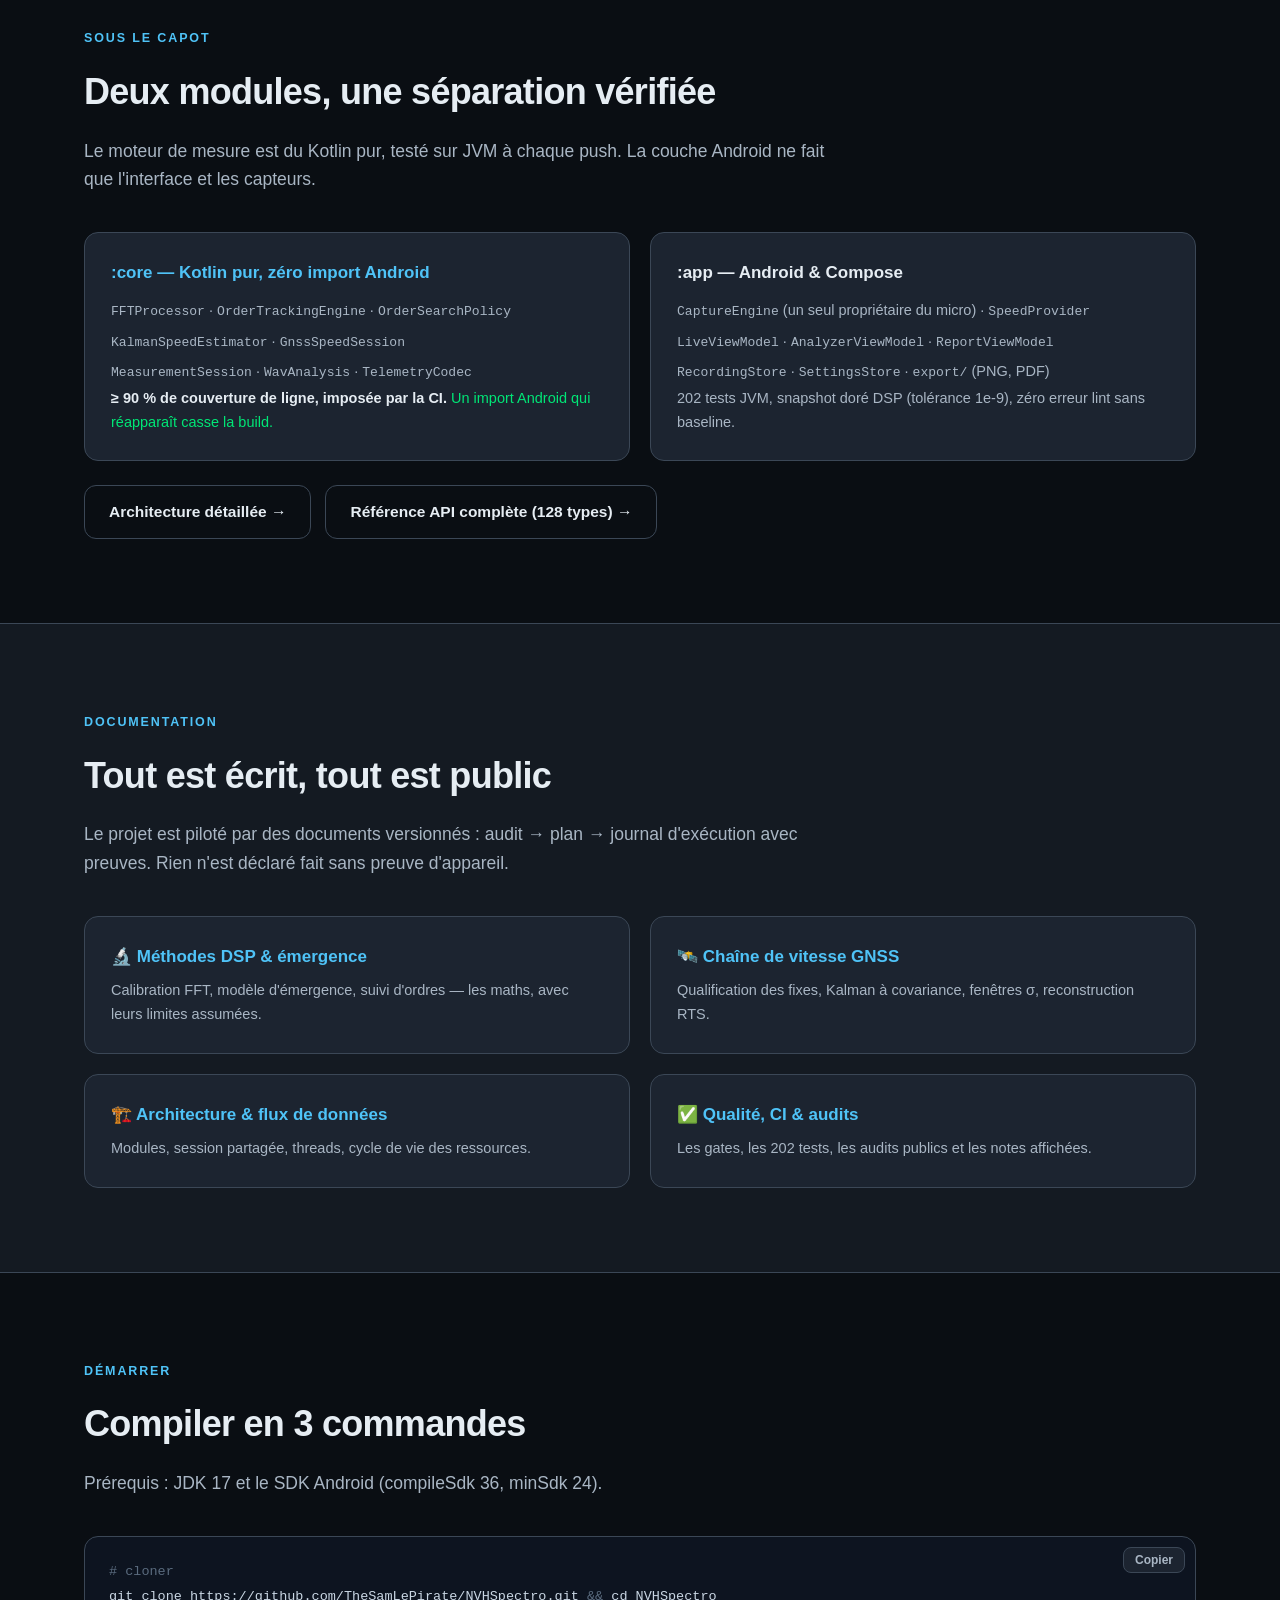
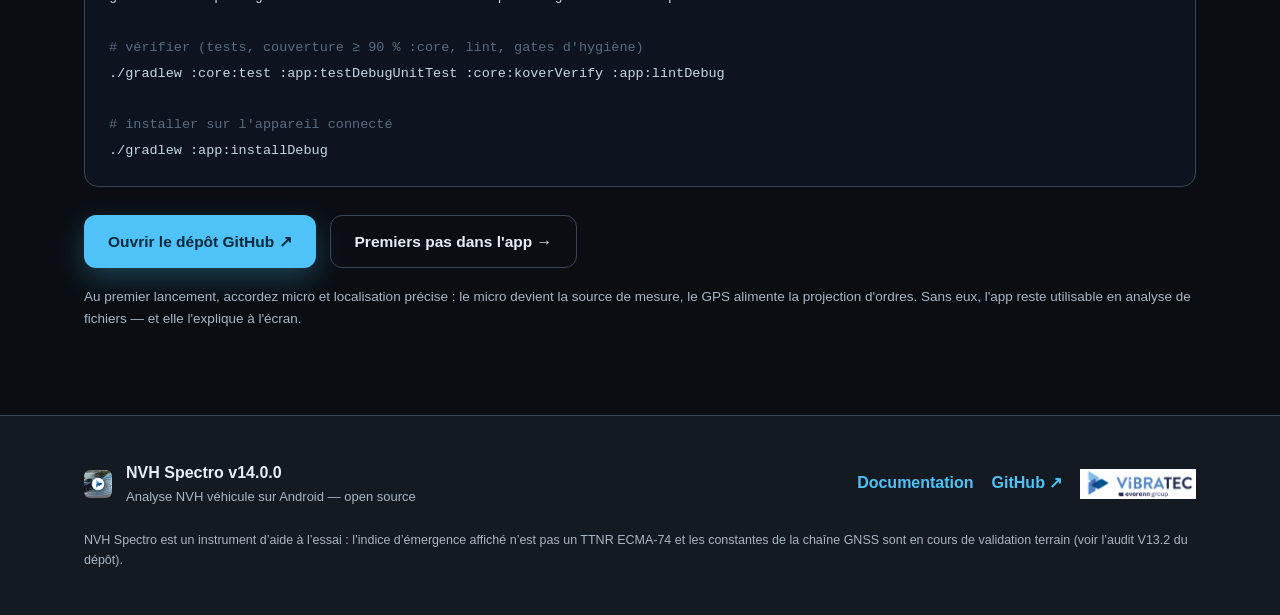
==== commit 67729adc: "feat(site): AAA-grade site — full docs, generated API reference, new UI/UX Marketing (index.html reb" ====
--- a/site/index.html
+++ b/site/index.html
@@ -3,157 +3,92 @@
 <head>
 <meta charset="UTF-8">
 <meta name="viewport" content="width=device-width, initial-scale=1.0">
-<title>NVH Spectro — Analyse acoustique & suivi d'ordres sur Android</title>
-<meta name="description" content="NVH Spectro transforme un téléphone Android en instrument NVH de terrain : spectrogramme temps réel, suivi d'ordres moteur, vitesse GNSS par filtre de Kalman, rapports PDF traçables. Sans aucun accès réseau.">
+<title>NVH Spectro — L'instrument NVH dans votre poche</title>
+<meta name="description" content="NVH Spectro transforme un téléphone Android en chaîne de mesure NVH : spectrogramme temps réel, suivi d'ordres moteur, vitesse GNSS par Kalman, rapports PDF traçables. 100 % hors ligne.">
 <meta property="og:title" content="NVH Spectro — l'instrument NVH dans votre poche">
 <meta property="og:description" content="Spectrogramme temps réel, suivi d'ordres, GNSS Kalman, rapports traçables. Un instrument NVH Android, 100 % hors ligne.">
 <meta property="og:image" content="assets/capture-ecran-telephone.png">
 <link rel="icon" type="image/webp" href="assets/icon.webp">
-<style>
-:root{
-  --bg:#0A0E13; --surface:#141A22; --surface2:#1C2430; --high:#232D3B;
-  --text:#E6EDF3; --muted:#A9B6C4; --outline:#3B4756;
-  --primary:#4FC3F7; --on-primary:#00293D;
-  --good:#00E676; --warn:#FFB300; --bad:#FF5252; --accent:#FF9100;
-  --radius:14px; --maxw:1120px;
-}
-*{box-sizing:border-box;margin:0;padding:0}
-html{scroll-behavior:smooth}
-body{background:var(--bg);color:var(--text);font-family:'Inter',-apple-system,'Segoe UI',Roboto,sans-serif;line-height:1.6;overflow-x:hidden}
-a{color:var(--primary);text-decoration:none}
-a:hover{text-decoration:underline}
-img{max-width:100%}
-.wrap{max-width:var(--maxw);margin:0 auto;padding:0 24px}
-section{padding:88px 0}
-.kicker{display:inline-block;font-size:13px;font-weight:700;letter-spacing:.14em;text-transform:uppercase;color:var(--primary);margin-bottom:14px}
-h2{font-size:clamp(26px,4vw,38px);font-weight:800;letter-spacing:-.02em;margin-bottom:16px}
-.lead{color:var(--muted);font-size:18px;max-width:720px;margin-bottom:40px}
-.badge{display:inline-flex;align-items:center;gap:6px;background:var(--surface2);border:1px solid var(--outline);border-radius:999px;padding:5px 14px;font-size:13px;font-weight:600;color:var(--muted)}
-.badge b{color:var(--text)}
-.btn{display:inline-flex;align-items:center;gap:10px;border-radius:12px;padding:14px 26px;font-weight:700;font-size:16px;transition:transform .15s,box-shadow .15s}
-.btn:hover{text-decoration:none;transform:translateY(-2px)}
-.btn-primary{background:var(--primary);color:var(--on-primary);box-shadow:0 8px 24px rgba(79,195,247,.25)}
-.btn-ghost{border:1px solid var(--outline);color:var(--text)}
-.btn-ghost:hover{border-color:var(--primary)}
-code,pre{font-family:'SF Mono',ui-monospace,Menlo,Consolas,monospace}
-</style>
+<link rel="stylesheet" href="assets/site.css">
 </head>
-<body>
-<!-- ======================= NAV ======================= -->
-<nav style="position:sticky;top:0;z-index:50;background:rgba(10,14,19,.85);backdrop-filter:blur(12px);border-bottom:1px solid var(--outline)">
-  <div class="wrap" style="display:flex;align-items:center;justify-content:space-between;height:64px">
-    <a href="#" style="display:flex;align-items:center;gap:12px;color:var(--text);font-weight:800;font-size:18px">
-      <img src="assets/icon.webp" alt="" width="32" height="32" style="border-radius:8px">
-      NVH&nbsp;Spectro
-    </a>
-    <div style="display:flex;gap:26px;font-size:15px;font-weight:600" class="navlinks">
-      <a href="#features" style="color:var(--muted)">Fonctionnalités</a>
-      <a href="#how" style="color:var(--muted)">Comment ça marche</a>
-      <a href="#honest" style="color:var(--muted)">Précision</a>
-      <a href="#docs" style="color:var(--muted)">Documentation</a>
-      <a href="https://github.com/TheSamLePirate/NVHSpectro" style="color:var(--text)">GitHub&nbsp;↗</a>
-    </div>
-  </div>
-</nav>
+<body data-root=".">
+<div id="nav-slot"></div>
 
 <!-- ======================= HERO ======================= -->
-<header style="padding:80px 0 60px;position:relative;overflow:hidden">
-  <div style="position:absolute;inset:0;background:radial-gradient(ellipse 60% 50% at 70% 20%,rgba(79,195,247,.10),transparent 65%),radial-gradient(ellipse 40% 40% at 20% 80%,rgba(0,230,118,.05),transparent 60%);pointer-events:none"></div>
-  <div class="wrap hero-grid" style="display:grid;grid-template-columns:1.1fr .9fr;gap:56px;align-items:center;position:relative">
+<header class="hero">
+  <div class="hero-bg"></div>
+  <div class="wrap hero-grid">
     <div>
-      <div style="display:flex;gap:10px;flex-wrap:wrap;margin-bottom:22px">
+      <div class="badges">
         <span class="badge"><b>v14.0.0</b></span>
         <span class="badge">Android 7.0+</span>
         <span class="badge">Kotlin · Compose</span>
-        <span class="badge" style="border-color:rgba(0,230,118,.4);color:var(--good)">🔒 Zéro accès réseau</span>
-      </div>
-      <h1 style="font-size:clamp(34px,5.4vw,56px);font-weight:800;letter-spacing:-.03em;line-height:1.08;margin-bottom:20px">
-        L'instrument NVH<br>dans votre <span style="color:var(--primary)">poche</span>.
-      </h1>
-      <p style="font-size:19px;color:var(--muted);max-width:520px;margin-bottom:32px">
-        NVH Spectro transforme un téléphone Android en chaîne de mesure acoustique :
-        <b style="color:var(--text)">spectrogramme temps réel</b>, <b style="color:var(--text)">suivi d'ordres moteur</b>
-        projeté depuis la <b style="color:var(--text)">vitesse GNSS</b> (filtre de Kalman),
-        et rapports PDF traçables — pour les essais véhicule thermiques, hybrides et électriques.
-      </p>
+        <span class="badge badge-good">🔒 Zéro accès réseau</span>
+      </div>
+      <h1>L'instrument NVH<br>dans votre <span class="hl">poche</span>.</h1>
+      <p class="sub">NVH Spectro transforme un téléphone Android en chaîne de mesure acoustique :
+        <b>spectrogramme temps réel</b>, <b>suivi d'ordres moteur</b> projeté depuis la
+        <b>vitesse GNSS</b> (filtre de Kalman), et rapports PDF traçables — pour les essais
+        véhicule thermiques, hybrides et électriques.</p>
       <div style="display:flex;gap:14px;flex-wrap:wrap">
         <a class="btn btn-primary" href="https://github.com/TheSamLePirate/NVHSpectro">★ Voir sur GitHub</a>
-        <a class="btn btn-ghost" href="#how">Comment ça marche →</a>
+        <a class="btn btn-ghost" href="docs/index.html">Explorer la documentation →</a>
       </div>
       <p style="margin-top:26px;font-size:13.5px;color:var(--muted)">
         Gratuit · open source · aucune donnée ne quitte l'appareil (pas de permission INTERNET, vérifié par la CI).
       </p>
     </div>
-    <div style="display:flex;justify-content:center">
-      <div style="width:300px;border-radius:36px;border:3px solid var(--outline);background:#000;padding:10px;box-shadow:0 30px 80px rgba(79,195,247,.15),0 4px 20px rgba(0,0,0,.6);transform:rotate(2deg)">
-        <img src="assets/capture-ecran-telephone.png" alt="Capture d'écran de NVH Spectro : spectrogramme, lecture WAV, données GPS et suivi d'ordre H18" style="border-radius:26px;display:block">
-      </div>
+    <div style="display:flex;flex-direction:column;align-items:center;gap:22px">
+      <div class="phone"><img src="assets/capture-ecran-telephone.png" alt="Capture d'écran NVH Spectro : spectrogramme, lecture WAV, données GPS et suivi d'ordre H18"></div>
+      <canvas id="hero-fft" width="640" height="90" style="width:100%;max-width:420px;border-radius:10px;border:1px solid var(--outline);background:#05080C" aria-label="Démonstration animée d'un spectre avec suivi d'ordre"></canvas>
+      <div style="font-size:12px;color:var(--muted)">démonstration : spectre + fenêtre de recherche de l'ordre H18 pilotée par σ</div>
     </div>
   </div>
 </header>
 
+<!-- ======================= PROOF STRIP ======================= -->
+<section class="block" style="padding:44px 0">
+  <div class="wrap cards c2" style="grid-template-columns:repeat(4,1fr);gap:14px" id="proof">
+    <div class="card reveal" style="text-align:center;padding:20px"><div style="font-size:30px;font-weight:800;color:var(--primary)">202</div><div style="font-size:13px;color:var(--muted)">tests JVM, joués à chaque push</div></div>
+    <div class="card reveal" style="text-align:center;padding:20px"><div style="font-size:30px;font-weight:800;color:var(--good)">≥ 90 %</div><div style="font-size:13px;color:var(--muted)">couverture du moteur, imposée par la CI</div></div>
+    <div class="card reveal" style="text-align:center;padding:20px"><div style="font-size:30px;font-weight:800;color:var(--warn)">0</div><div style="font-size:13px;color:var(--muted)">erreur lint, sans baseline</div></div>
+    <div class="card reveal" style="text-align:center;padding:20px"><div style="font-size:30px;font-weight:800;color:var(--accent)">9</div><div style="font-size:13px;color:var(--muted)">gates d'hygiène qui cassent la build</div></div>
+  </div>
+</section>
+
 <!-- ======================= FEATURES ======================= -->
-<section id="features" style="background:var(--surface);border-top:1px solid var(--outline);border-bottom:1px solid var(--outline)">
-  <div class="wrap">
-    <span class="kicker">Fonctionnalités</span>
-    <h2>Une chaîne de mesure complète</h2>
-    <p class="lead">Du microphone du téléphone au rapport client signé, chaque étape est outillée — et chaque nombre sait d'où il vient.</p>
-    <div style="display:grid;grid-template-columns:repeat(3,1fr);gap:20px" class="cards3">
-      <div style="background:var(--surface2);border:1px solid var(--outline);border-radius:var(--radius);padding:26px">
-        <div style="font-size:28px;margin-bottom:10px">🌈</div>
-        <h3 style="font-size:18px;margin-bottom:8px">Spectrogramme temps réel</h3>
-        <p style="color:var(--muted);font-size:14.5px">FFT 512→4096, calibration Hann exacte (0 dBFS lu 0 dBFS), deux vues : niveau absolu et <b style="color:var(--text)">indice d'émergence NVH</b>. Fenêtre, plage dB et plage fréquence réglables en direct.</p>
-      </div>
-      <div style="background:var(--surface2);border:1px solid var(--outline);border-radius:var(--radius);padding:26px">
-        <div style="font-size:28px;margin-bottom:10px">⚙️</div>
-        <h3 style="font-size:18px;margin-bottom:8px">Suivi d'ordres GMPe</h3>
-        <p style="color:var(--muted);font-size:14.5px">Cinématique V1000, rapport global ou chaîne détaillée (réducteur × pont × pneu). Projection H1/Hn sur le spectre, étiquetage des harmoniques émergentes, rapport d'émergence accumulé.</p>
-      </div>
-      <div style="background:var(--surface2);border:1px solid var(--outline);border-radius:var(--radius);padding:26px">
-        <div style="font-size:28px;margin-bottom:10px">🛰️</div>
-        <h3 style="font-size:18px;margin-bottom:8px">Vitesse GNSS par Kalman</h3>
-        <p style="color:var(--muted);font-size:14.5px">Vitesse Doppler du GPS interne, filtre Kalman [vitesse, accélération] avec covariance, rejet des fixes aberrants. Chaque estimation porte son âge, son σ et sa validité.</p>
-      </div>
-      <div style="background:var(--surface2);border:1px solid var(--outline);border-radius:var(--radius);padding:26px">
-        <div style="font-size:28px;margin-bottom:10px">📂</div>
-        <h3 style="font-size:18px;margin-bottom:8px">Analyse WAV & vidéo</h3>
-        <p style="color:var(--muted);font-size:14.5px">Import WAV (16 bits mono/stéréo, parser RIFF complet) et extraction audio des vidéos locales, analysés <b style="color:var(--text)">à leur propre fréquence d'échantillonnage</b>. Télémétrie rejouée par lissage RTS.</p>
-      </div>
-      <div style="background:var(--surface2);border:1px solid var(--outline);border-radius:var(--radius);padding:26px">
-        <div style="font-size:28px;margin-bottom:10px">📄</div>
-        <h3 style="font-size:18px;margin-bottom:8px">Rapports traçables</h3>
-        <p style="color:var(--muted);font-size:14.5px">Enregistrement 30 s audio + télémétrie, mode rapport manuel avec tracé assisté des ordres, export PNG et PDF avec cartouche : date, build, source, route micro, paramètres et statut de vitesse.</p>
-      </div>
-      <div style="background:var(--surface2);border:1px solid var(--outline);border-radius:var(--radius);padding:26px">
-        <div style="font-size:28px;margin-bottom:10px">♿</div>
-        <h3 style="font-size:18px;margin-bottom:8px">Conçu pour le terrain</h3>
-        <p style="color:var(--muted);font-size:14.5px">Thème sombre calibré habitacle, contrastes WCAG testés par la CI, TalkBack, cibles 48 dp, dégradation par permission (sans micro : analyse de fichiers ; sans GPS précis : c'est écrit là où la vitesse s'affichait).</p>
-      </div>
-    </div>
-
-    <figure style="margin:56px 0 0">
-      <img src="assets/capture-spectrogramme.png" alt="Spectrogramme complet d'un fichier de 5 minutes en mode émergence NVH, curseur fréquence et balises d'ordres" style="border-radius:var(--radius);border:1px solid var(--outline);box-shadow:0 20px 60px rgba(0,0,0,.5)">
-      <figcaption style="color:var(--muted);font-size:13.5px;margin-top:12px;text-align:center">
-        Vue émergence NVH d'un fichier de 5 minutes — curseur fréquence, balises d'harmoniques et axe temporel complet. Les sous-30 Hz sont masqués à l'affichage, les données restent vraies.
-      </figcaption>
+<section class="block alt" id="features">
+  <div class="wrap">
+    <span class="kicker reveal">Fonctionnalités</span>
+    <h2 class="reveal">Une chaîne de mesure complète</h2>
+    <p class="lead reveal">Du microphone du téléphone au rapport client, chaque étape est outillée — et chaque nombre sait d'où il vient.</p>
+    <div class="cards c3">
+      <div class="card reveal"><span class="ico">🌈</span><h3>Spectrogramme temps réel</h3><p>FFT 512→4096, calibration Hann exacte (0 dBFS lu 0 dBFS). Deux vues : niveau absolu et <b>indice d'émergence NVH</b>. Fenêtre, plage dB et plage fréquence réglables en direct.</p></div>
+      <div class="card reveal"><span class="ico">⚙️</span><h3>Suivi d'ordres GMPe</h3><p>Cinématique V1000, rapport global ou chaîne détaillée (réducteur × pont × pneu). Projection H1/Hn, étiquetage des harmoniques émergentes, rapport d'émergence accumulé.</p></div>
+      <div class="card reveal"><span class="ico">🛰️</span><h3>Vitesse GNSS par Kalman</h3><p>Vitesse Doppler du GPS interne, filtre Kalman [vitesse, accélération] avec covariance, rejet des fixes aberrants. Chaque estimation porte son âge, son σ et sa validité.</p></div>
+      <div class="card reveal"><span class="ico">📂</span><h3>Analyse WAV & vidéo</h3><p>Import WAV (parser RIFF complet) et extraction audio des vidéos locales, analysés <b>à leur propre fréquence d'échantillonnage</b>. Télémétrie rejouée par lissage RTS.</p></div>
+      <div class="card reveal"><span class="ico">📄</span><h3>Rapports traçables</h3><p>Enregistrement 30 s audio + télémétrie, mode rapport manuel avec tracé assisté, export PNG et PDF avec cartouche : date, build, source, route micro, paramètres, statut de vitesse.</p></div>
+      <div class="card reveal"><span class="ico">♿</span><h3>Conçu pour le terrain</h3><p>Thème sombre calibré habitacle, contrastes WCAG testés par la CI, TalkBack, cibles 48 dp, dégradation par permission annoncée à l'écran.</p></div>
+    </div>
+    <figure class="shot reveal">
+      <img src="assets/capture-spectrogramme.png" alt="Spectrogramme complet d'un fichier de 5 minutes en mode émergence NVH">
+      <figcaption>Vue émergence NVH d'un fichier de 5 minutes — curseur fréquence, balises d'harmoniques, axe temporel complet. Les sous-30 Hz sont masqués à l'affichage ; les données restent vraies.</figcaption>
     </figure>
   </div>
 </section>
 
 <!-- ======================= HOW IT WORKS ======================= -->
-<section id="how">
-  <div class="wrap">
-    <span class="kicker">Comment ça marche</span>
-    <h2>Deux capteurs, une projection</h2>
-    <p class="lead">Le téléphone capte deux signaux : le <b style="color:var(--text)">son habitacle</b> (microphone non traité) et la <b style="color:var(--text)">vitesse</b> (Doppler GNSS). La physique du véhicule relie les deux.</p>
-
-    <div style="background:var(--surface);border:1px solid var(--outline);border-radius:var(--radius);padding:34px;overflow-x:auto">
+<section class="block" id="how">
+  <div class="wrap">
+    <span class="kicker reveal">Comment ça marche</span>
+    <h2 class="reveal">Deux capteurs, une projection</h2>
+    <p class="lead reveal">Le téléphone capte deux signaux : le <b>son habitacle</b> (microphone non traité) et la <b>vitesse</b> (Doppler GNSS). La physique du véhicule relie les deux.</p>
+    <div class="diagram reveal">
       <svg viewBox="0 0 960 300" width="100%" style="min-width:760px" role="img" aria-label="Chaîne de mesure : micro vers FFT vers spectrogramme ; GNSS vers Kalman vers cinématique vers projection d'ordres">
         <defs>
           <marker id="ar" markerWidth="8" markerHeight="8" refX="7" refY="4" orient="auto"><path d="M0,0 L8,4 L0,8 z" fill="#4FC3F7"/></marker>
           <marker id="ar2" markerWidth="8" markerHeight="8" refX="7" refY="4" orient="auto"><path d="M0,0 L8,4 L0,8 z" fill="#00E676"/></marker>
         </defs>
-        <!-- audio chain -->
         <g font-family="Inter,sans-serif">
           <rect x="20" y="40" width="150" height="64" rx="10" fill="#1C2430" stroke="#3B4756"/>
           <text x="95" y="67" fill="#E6EDF3" font-size="14" font-weight="700" text-anchor="middle">🎙️ Micro</text>
@@ -170,7 +105,6 @@
           <rect x="725" y="40" width="215" height="64" rx="10" fill="#0F2A3D" stroke="#4FC3F7"/>
           <text x="832" y="67" fill="#4FC3F7" font-size="14" font-weight="700" text-anchor="middle">Spectrogramme + ordres</text>
           <text x="832" y="87" fill="#A9B6C4" font-size="11" text-anchor="middle">étiquettes Hk, émergence</text>
-          <!-- gnss chain -->
           <rect x="20" y="190" width="150" height="64" rx="10" fill="#1C2430" stroke="#3B4756"/>
           <text x="95" y="217" fill="#E6EDF3" font-size="14" font-weight="700" text-anchor="middle">🛰️ GNSS</text>
           <text x="95" y="237" fill="#A9B6C4" font-size="11" text-anchor="middle">Doppler + σv</text>
@@ -186,180 +120,153 @@
           <rect x="725" y="190" width="215" height="64" rx="10" fill="#0D2B1E" stroke="#00E676"/>
           <text x="832" y="217" fill="#00E676" font-size="14" font-weight="700" text-anchor="middle">f(Hₖ) = k · RPM / 60</text>
           <text x="832" y="237" fill="#A9B6C4" font-size="11" text-anchor="middle">fenêtre k·σf bornée</text>
-          <!-- link -->
           <path d="M 832 104 L 832 190" stroke="#FFB300" stroke-width="2" stroke-dasharray="5 4" marker-end="url(#ar2)"/>
           <text x="845" y="152" fill="#FFB300" font-size="11" font-weight="600">projection</text>
         </g>
       </svg>
     </div>
-
-    <div style="display:grid;grid-template-columns:1fr 1fr;gap:20px;margin-top:24px" class="cards2">
-      <div style="background:var(--surface);border:1px solid var(--outline);border-radius:var(--radius);padding:28px">
-        <h3 style="font-size:17px;margin-bottom:10px;color:var(--primary)">Le budget d'erreur, pas un simple curseur</h3>
-        <p style="color:var(--muted);font-size:14.5px">L'incertitude de vitesse σv se propage en RPM puis en fréquence : σf(Hₙ) = n · σv · 1000 / (60 · V1000). La fenêtre de recherche du pic vaut k·σf + Δf — assez large pour contenir la vraie raie, <b style="color:var(--text)">bornée à mi-distance de l'ordre voisin</b> : au-delà, le suivi s'affiche « non identifiable » plutôt que d'inventer une valeur.</p>
-      </div>
-      <div style="background:var(--surface);border:1px solid var(--outline);border-radius:var(--radius);padding:28px">
-        <h3 style="font-size:17px;margin-bottom:10px;color:var(--good)">Le temps, pris au sérieux</h3>
-        <p style="color:var(--muted);font-size:14.5px">La vitesse est évaluée <b style="color:var(--text)">à l'instant de capture du buffer audio</b> (horloge BOOTTIME matérielle d'AudioRecord), pas à l'instant du calcul. Un fix périmé au-delà de 2 s rend la vitesse indisponible : l'écran affiche <b style="color:var(--text)">"--"</b> plutôt qu'un dernier chiffre figé.</p>
-      </div>
-    </div>
-  </div>
-</section>
-
-<!-- ======================= HONESTY / METROLOGY ======================= -->
-<section id="honest" style="background:var(--surface);border-top:1px solid var(--outline);border-bottom:1px solid var(--outline)">
-  <div class="wrap">
-    <span class="kicker" style="color:var(--warn)">Une mesure qui connaît ses limites</span>
-    <h2>La confiance se construit en disant non</h2>
-    <p class="lead">Un instrument crédible refuse de répondre quand il ne peut pas répondre. NVH Spectro applique cette règle partout.</p>
-    <div style="display:grid;grid-template-columns:repeat(2,1fr);gap:20px" class="cards2">
-      <div style="background:var(--bg);border:1px solid var(--outline);border-radius:var(--radius);padding:26px">
-        <h3 style="font-size:16.5px;margin-bottom:8px">🔒 Zéro réseau, par construction</h3>
-        <p style="color:var(--muted);font-size:14.5px">La permission INTERNET n'est pas déclarée — et la CI <b style="color:var(--text)">échoue la build</b> si elle réapparaît, comme toute surface WebView/JS. Enregistrements, télémétrie et journaux ne quittent l'appareil que par un export explicite.</p>
-      </div>
-      <div style="background:var(--bg);border:1px solid var(--outline);border-radius:var(--radius);padding:26px">
-        <h3 style="font-size:16.5px;margin-bottom:8px">📉 "--" plutôt qu'un chiffre mensonger</h3>
-        <p style="color:var(--muted);font-size:14.5px">Vitesse périmée, GNSS désactivé, fix simulé : la vitesse devient indisponible au lieu d'être figée. Un 0,0 km/h réel est affiché tel quel — l'absence de mesure et l'arrêt du véhicule sont deux informations différentes.</p>
-      </div>
-      <div style="background:var(--bg);border:1px solid var(--outline);border-radius:var(--radius);padding:26px">
-        <h3 style="font-size:16.5px;margin-bottom:8px">🏷️ Des métriques nommées honnêtement</h3>
-        <p style="color:var(--muted);font-size:14.5px">L'« indice d'émergence NVH » est un indicateur maison, pas un TTNR ECMA-74 : le rapport PDF le dit en toutes lettres en bas de page. Aucun libellé normatif ne couvre un calcul non conforme.</p>
-      </div>
-      <div style="background:var(--bg);border:1px solid var(--outline);border-radius:var(--radius);padding:26px">
-        <h3 style="font-size:16.5px;margin-bottom:8px">🧾 Chaque rapport dit comment il a été fait</h3>
-        <p style="color:var(--muted);font-size:14.5px">Cartouche de traçabilité : date, version, source (fichier ou direct), route micro réellement obtenue (UNPROCESSED / VOICE_RECOGNITION), estimateur de vitesse et ses paramètres, statut « causale » ou « lissée (RTS) », niveau de confiance k.</p>
-      </div>
-    </div>
-    <p style="margin-top:28px;color:var(--muted);font-size:14px;border-left:3px solid var(--warn);padding-left:16px">
-      <b style="color:var(--text)">Transparence totale :</b> le projet porte ses propres audits — un audit d'origine à 74 constats, un audit GNSS dédié, et un audit courant à 31 constats, tous publics dans le dépôt, constats cités en <code style="font-size:12.5px">fichier:ligne</code>.
-    </p>
-  </div>
-</section>
-
-<!-- ======================= ARCHITECTURE / QUALITY ======================= -->
-<section id="arch">
-  <div class="wrap">
-    <span class="kicker">Sous le capot</span>
-    <h2>Deux modules, une séparation vérifiée</h2>
-    <p class="lead">Le moteur de mesure est du Kotlin pur, testé sur JVM à chaque push. La couche Android ne fait que l'interface et les capteurs.</p>
-    <div style="display:grid;grid-template-columns:1fr 1fr;gap:20px" class="cards2">
-      <div style="background:var(--surface);border:1px solid var(--outline);border-radius:var(--radius);padding:26px">
-        <h3 style="font-size:17px;margin-bottom:12px;color:var(--primary)">:core — Kotlin pur, zéro import Android</h3>
-        <p style="color:var(--muted);font-size:14px;line-height:2">
-          <code>FFTProcessor</code> · <code>OrderTrackingEngine</code> · <code>OrderSearchPolicy</code><br>
-          <code>KalmanSpeedEstimator</code> · <code>GnssSpeedSession</code><br>
-          <code>MeasurementSession</code> · <code>WavAnalysis</code> · <code>TelemetryCodec</code>
-        </p>
-        <p style="color:var(--good);font-size:14px;margin-top:10px"><b>≥ 90 % de couverture de ligne, imposée par la CI.</b> La réapparition d'un import Android échoue la build.</p>
-      </div>
-      <div style="background:var(--surface);border:1px solid var(--outline);border-radius:var(--radius);padding:26px">
-        <h3 style="font-size:17px;margin-bottom:12px">:app — Android & Compose</h3>
-        <p style="color:var(--muted);font-size:14px;line-height:2">
-          <code>CaptureEngine</code> (un seul propriétaire du micro) · <code>SpeedProvider</code><br>
-          <code>LiveViewModel</code> · <code>AnalyzerViewModel</code> · <code>ReportViewModel</code><br>
-          <code>RecordingStore</code> (MediaStore) · <code>SettingsStore</code> (DataStore) · <code>export/</code> (PNG, PDF)
-        </p>
-        <p style="color:var(--muted);font-size:14px;margin-top:10px">202 tests JVM, snapshot doré DSP (tolérance 1e-9), zéro erreur lint sans baseline.</p>
-      </div>
-    </div>
-    <div style="margin-top:24px;background:var(--surface);border:1px solid var(--outline);border-radius:var(--radius);padding:26px">
-      <h3 style="font-size:17px;margin-bottom:14px">Ce que la CI fait échouer avant vous</h3>
-      <div style="display:grid;grid-template-columns:repeat(3,1fr);gap:12px;font-size:13.5px;color:var(--muted)" class="gates">
-        <div>✅ Fréquence d'échantillonnage littérale hors <code>AudioConfig</code></div>
-        <div>✅ Import Android dans <code>:core</code></div>
-        <div>✅ Couleur littérale hors du thème</div>
-        <div>✅ Texte utilisateur en dur dans Compose</div>
-        <div>✅ Permission INTERNET ou WebView/JS</div>
-        <div>✅ Code mort supprimé qui revient</div>
-      </div>
-    </div>
-  </div>
-</section>
-
-<!-- ======================= DOCS ======================= -->
-<section id="docs" style="background:var(--surface);border-top:1px solid var(--outline)">
-  <div class="wrap">
-    <span class="kicker">Documentation</span>
-    <h2>Tout est écrit, tout est public</h2>
-    <p class="lead">Le projet est piloté par des documents versionnés : audit → plan → journal d'exécution avec preuves. Rien n'est déclaré fait sans preuve d'appareil.</p>
-    <div style="display:grid;grid-template-columns:repeat(2,1fr);gap:20px" class="cards2">
-      <a href="https://github.com/TheSamLePirate/NVHSpectro/blob/HEAD/README.md" style="background:var(--bg);border:1px solid var(--outline);border-radius:var(--radius);padding:26px;color:var(--text)" class="doccard">
-        <h3 style="font-size:16.5px;margin-bottom:8px">📖 README — démarrage & fonctionnalités</h3>
-        <p style="color:var(--muted);font-size:14px">Compilation, commandes, description complète des fonctionnalités et de l'architecture.</p>
-      </a>
-      <a href="https://github.com/TheSamLePirate/NVHSpectro/blob/HEAD/doc/ARCHITECTURE_AND_DSP_METHODS.md" style="background:var(--bg);border:1px solid var(--outline);border-radius:var(--radius);padding:26px;color:var(--text)" class="doccard">
-        <h3 style="font-size:16.5px;margin-bottom:8px">🔬 Méthodes DSP & budget d'erreur</h3>
-        <p style="color:var(--muted);font-size:14px">Le document de référence : calibration FFT, modèle d'émergence, chaîne Kalman, limites d'emploi. Réécrit depuis le code réel, avec clause de falsifiabilité.</p>
-      </a>
-      <a href="https://github.com/TheSamLePirate/NVHSpectro/blob/HEAD/V13.2-audit.md" style="background:var(--bg);border:1px solid var(--outline);border-radius:var(--radius);padding:26px;color:var(--text)" class="doccard">
-        <h3 style="font-size:16.5px;margin-bottom:8px">📋 Audit V13.2 — l'état réel du projet</h3>
-        <p style="color:var(--muted);font-size:14px">Audit sans complaisance de la version courante : 31 constats en <code>fichier:ligne</code>, notes par domaine, feuille de route. Le projet affiche ses notes, y compris le D.</p>
-      </a>
-      <a href="https://github.com/TheSamLePirate/NVHSpectro/blob/HEAD/AAA-TRACKING.md" style="background:var(--bg);border:1px solid var(--outline);border-radius:var(--radius);padding:26px;color:var(--text)" class="doccard">
-        <h3 style="font-size:16.5px;margin-bottom:8px">🗂️ Journal d'exécution AAA + GPS</h3>
-        <p style="color:var(--muted);font-size:14px">Chaque phase, chaque commit, chaque déviation et chaque preuve de vérification sur appareil. 52 déviations documentées, zéro décision invisible.</p>
-      </a>
-    </div>
-  </div>
-</section>
-
-<!-- ======================= GET STARTED ======================= -->
-<section id="start">
-  <div class="wrap">
-    <span class="kicker">Démarrer</span>
-    <h2>Compiler en 3 commandes</h2>
-    <p class="lead">Prérequis : JDK 17 et le SDK Android (compileSdk 36, minSdk 24).</p>
-    <div style="background:#0D1420;border:1px solid var(--outline);border-radius:var(--radius);padding:28px;overflow-x:auto">
-<pre style="color:#C9D6E3;font-size:14px;line-height:2"><span style="color:#5A6B7E"># cloner</span>
-git clone https://github.com/TheSamLePirate/NVHSpectro.git <span style="color:#5A6B7E">&amp;&amp;</span> cd NVHSpectro
-
-<span style="color:#5A6B7E"># vérifier (tests, couverture ≥ 90 % :core, lint, gates d'hygiène)</span>
+    <div class="cards c2">
+      <div class="card reveal"><h3 style="color:var(--primary)">Le budget d'erreur, pas un simple curseur</h3><p>L'incertitude de vitesse σv se propage en RPM puis en fréquence : σf(Hₙ) = n · σv · 1000 / (60 · V1000). La fenêtre de recherche du pic vaut k·σf + Δf — assez large pour contenir la vraie raie, <b>bornée à mi-distance de l'ordre voisin</b> : au-delà, le suivi s'affiche « non identifiable » plutôt que d'inventer une valeur.</p></div>
+      <div class="card reveal"><h3 style="color:var(--good)">Le temps, pris au sérieux</h3><p>La vitesse est évaluée <b>à l'instant de capture du buffer audio</b> (horloge BOOTTIME matérielle d'AudioRecord), pas à l'instant du calcul. Un fix périmé rend la vitesse indisponible : l'écran affiche <b>"--"</b> plutôt qu'un dernier chiffre figé.</p></div>
+    </div>
+  </div>
+</section>
+
+<!-- ======================= HONESTY ======================= -->
+<section class="block alt" id="honest">
+  <div class="wrap">
+    <span class="kicker warn reveal">Une mesure qui connaît ses limites</span>
+    <h2 class="reveal">La confiance se construit en disant non</h2>
+    <p class="lead reveal">Un instrument crédible refuse de répondre quand il ne peut pas répondre. NVH Spectro applique cette règle partout.</p>
+    <div class="cards c2">
+      <div class="card reveal" style="background:var(--bg)"><h3>🔒 Zéro réseau, par construction</h3><p>La permission INTERNET n'est pas déclarée — et la CI <b>échoue la build</b> si elle réapparaît, comme toute surface WebView/JS. Enregistrements, télémétrie et journaux ne quittent l'appareil que par un export explicite.</p></div>
+      <div class="card reveal" style="background:var(--bg)"><h3>📉 "--" plutôt qu'un chiffre mensonger</h3><p>Vitesse périmée, GNSS désactivé, fix simulé : la vitesse devient indisponible au lieu d'être figée. Un 0,0 km/h réel est affiché tel quel — l'absence de mesure et l'arrêt du véhicule sont deux informations différentes.</p></div>
+      <div class="card reveal" style="background:var(--bg)"><h3>🏷️ Des métriques nommées honnêtement</h3><p>L'<b>indice d'émergence NVH</b> est un indicateur maison, pas un TTNR ECMA-74 : le rapport PDF le dit en toutes lettres en bas de page. Aucun libellé normatif ne couvre un calcul non conforme.</p></div>
+      <div class="card reveal" style="background:var(--bg)"><h3>🧾 Chaque rapport dit comment il a été fait</h3><p>Cartouche de traçabilité : date, version, source, route micro réellement obtenue (UNPROCESSED / VOICE_RECOGNITION), estimateur de vitesse et ses paramètres, statut « causale » ou « lissée (RTS) », niveau de confiance k.</p></div>
+    </div>
+    <div class="callout warn reveal" style="margin-top:28px">
+      <b>Transparence totale :</b> le projet porte ses propres audits — un audit d'origine à 74 constats, un audit GNSS dédié, et un audit courant à 31 constats, tous publics dans le dépôt, constats cités en <code>fichier:ligne</code>.
+    </div>
+  </div>
+</section>
+
+<!-- ======================= ARCHITECTURE ======================= -->
+<section class="block" id="arch">
+  <div class="wrap">
+    <span class="kicker reveal">Sous le capot</span>
+    <h2 class="reveal">Deux modules, une séparation vérifiée</h2>
+    <p class="lead reveal">Le moteur de mesure est du Kotlin pur, testé sur JVM à chaque push. La couche Android ne fait que l'interface et les capteurs.</p>
+    <div class="cards c2">
+      <div class="card reveal">
+        <h3 style="color:var(--primary)">:core — Kotlin pur, zéro import Android</h3>
+        <p style="line-height:2.1"><code>FFTProcessor</code> · <code>OrderTrackingEngine</code> · <code>OrderSearchPolicy</code><br><code>KalmanSpeedEstimator</code> · <code>GnssSpeedSession</code><br><code>MeasurementSession</code> · <code>WavAnalysis</code> · <code>TelemetryCodec</code></p>
+        <p style="color:var(--good)"><b>≥ 90 % de couverture de ligne, imposée par la CI.</b> Un import Android qui réapparaît casse la build.</p>
+      </div>
+      <div class="card reveal">
+        <h3>:app — Android & Compose</h3>
+        <p style="line-height:2.1"><code>CaptureEngine</code> (un seul propriétaire du micro) · <code>SpeedProvider</code><br><code>LiveViewModel</code> · <code>AnalyzerViewModel</code> · <code>ReportViewModel</code><br><code>RecordingStore</code> · <code>SettingsStore</code> · <code>export/</code> (PNG, PDF)</p>
+        <p>202 tests JVM, snapshot doré DSP (tolérance 1e-9), zéro erreur lint sans baseline.</p>
+      </div>
+    </div>
+    <div style="margin-top:24px;display:flex;gap:14px;flex-wrap:wrap">
+      <a class="btn btn-ghost" href="docs/architecture.html">Architecture détaillée →</a>
+      <a class="btn btn-ghost" href="docs/reference.html">Référence API complète (128 types) →</a>
+    </div>
+  </div>
+</section>
+
+<!-- ======================= DOCS PREVIEW ======================= -->
+<section class="block alt" id="docs-preview">
+  <div class="wrap">
+    <span class="kicker reveal">Documentation</span>
+    <h2 class="reveal">Tout est écrit, tout est public</h2>
+    <p class="lead reveal">Le projet est piloté par des documents versionnés : audit → plan → journal d'exécution avec preuves. Rien n'est déclaré fait sans preuve d'appareil.</p>
+    <div class="cards c2">
+      <a class="card reveal" href="docs/dsp.html" style="display:block"><h3>🔬 Méthodes DSP & émergence</h3><p>Calibration FFT, modèle d'émergence, suivi d'ordres — les maths, avec leurs limites assumées.</p></a>
+      <a class="card reveal" href="docs/gnss.html" style="display:block"><h3>🛰️ Chaîne de vitesse GNSS</h3><p>Qualification des fixes, Kalman à covariance, fenêtres σ, reconstruction RTS.</p></a>
+      <a class="card reveal" href="docs/architecture.html" style="display:block"><h3>🏗️ Architecture & flux de données</h3><p>Modules, session partagée, threads, cycle de vie des ressources.</p></a>
+      <a class="card reveal" href="docs/quality.html" style="display:block"><h3>✅ Qualité, CI & audits</h3><p>Les gates, les 202 tests, les audits publics et les notes affichées.</p></a>
+    </div>
+  </div>
+</section>
+
+<!-- ======================= START ======================= -->
+<section class="block" id="start">
+  <div class="wrap">
+    <span class="kicker reveal">Démarrer</span>
+    <h2 class="reveal">Compiler en 3 commandes</h2>
+    <p class="lead reveal">Prérequis : JDK 17 et le SDK Android (compileSdk 36, minSdk 24).</p>
+    <div class="codebox reveal"><pre><span class="cm"># cloner</span>
+git clone https://github.com/TheSamLePirate/NVHSpectro.git <span class="cm">&amp;&amp;</span> cd NVHSpectro
+
+<span class="cm"># vérifier (tests, couverture ≥ 90 % :core, lint, gates d'hygiène)</span>
 ./gradlew :core:test :app:testDebugUnitTest :core:koverVerify :app:lintDebug
 
-<span style="color:#5A6B7E"># installer sur l'appareil connecté</span>
-./gradlew :app:installDebug</pre>
-    </div>
+<span class="cm"># installer sur l'appareil connecté</span>
+./gradlew :app:installDebug</pre></div>
     <div style="display:flex;gap:14px;flex-wrap:wrap;margin-top:28px">
       <a class="btn btn-primary" href="https://github.com/TheSamLePirate/NVHSpectro">Ouvrir le dépôt GitHub ↗</a>
+      <a class="btn btn-ghost" href="docs/index.html">Premiers pas dans l'app →</a>
     </div>
     <p style="margin-top:18px;color:var(--muted);font-size:13.5px">Au premier lancement, accordez micro et localisation précise : le micro devient la source de mesure, le GPS alimente la projection d'ordres. Sans eux, l'app reste utilisable en analyse de fichiers — et elle l'explique à l'écran.</p>
   </div>
 </section>
 
-<!-- ======================= FOOTER ======================= -->
-<footer style="background:var(--surface);border-top:1px solid var(--outline);padding:44px 0">
-  <div class="wrap" style="display:flex;justify-content:space-between;align-items:center;gap:24px;flex-wrap:wrap">
-    <div style="display:flex;align-items:center;gap:14px">
-      <img src="assets/icon.webp" alt="" width="28" height="28" style="border-radius:6px">
-      <div>
-        <div style="font-weight:700">NVH Spectro v14.0.0</div>
-        <div style="font-size:13px;color:var(--muted)">Analyse NVH véhicule sur Android — open source</div>
-      </div>
-    </div>
-    <div style="display:flex;align-items:center;gap:18px;flex-wrap:wrap">
-      <img src="assets/logo-vibratec.png" alt="Vibratec — Everenn Group" height="30">
-      <a href="https://github.com/TheSamLePirate/NVHSpectro" style="font-weight:600">GitHub ↗</a>
-    </div>
-  </div>
-  <div class="wrap" style="margin-top:24px;font-size:12.5px;color:var(--muted)">
-    NVH Spectro est un instrument d'aide à l'essai : l'indice d'émergence affiché n'est pas un TTNR ECMA-74 et les constantes de la chaîne GNSS sont en cours de validation terrain (voir l'audit V13.2).
-  </div>
-</footer>
-
-<style>
-@media (max-width: 900px){
-  .hero-grid{grid-template-columns:1fr !important;gap:36px}
-  .cards3{grid-template-columns:1fr !important}
-  .cards2{grid-template-columns:1fr !important}
-  .gates{grid-template-columns:1fr 1fr !important}
-  .navlinks a:not(:last-child){display:none}
-}
-@media (max-width: 520px){
-  .gates{grid-template-columns:1fr !important}
-  section{padding:64px 0}
-}
-.doccard{transition:border-color .15s,transform .15s}
-.doccard:hover{border-color:var(--primary);text-decoration:none;transform:translateY(-2px)}
-</style>
+<script src="assets/site.js"></script>
+<script>
+/* -------- hero : spectre animé + fenêtre de recherche H18 pilotée par σ -------- */
+(function(){
+  var c=document.getElementById('hero-fft');if(!c)return;
+  var ctx=c.getContext('2d'),W=c.width,H=c.height;
+  var cols=[],maxCols=160,h1=52,phase=0,drift=0.35;
+  function speed(){return 62+14*Math.sin(phase*0.017);}
+  function col(){
+    var v=speed(),rpm=v*100, h1f=rpm/60, noise=[];
+    var a=new Uint8Array(64);
+    for(var i=0;i<64;i++){
+      var f=i/64*5000;
+      var n=8+Math.random()*10+(f<900?14*(1-f/900):0);
+      for(var k=1;k<=6;k++){
+        var fk=k*h1f;
+        if(Math.abs(f-fk)<40)n+=26*Math.exp(-Math.pow((f-fk)/16,2))*(k===1?1.25:1);
+      }
+      a[i]=Math.min(255,n*2.1);
+    }
+    return a;
+  }
+  function jet(t){
+    t=Math.min(1,Math.max(0,t));
+    if(t<0.35)return[0,0,Math.round(140+t/0.35*115)];
+    if(t<0.6){var u=(t-0.35)/0.25;return[0,Math.round(u*230),Math.round(255-u*30)];}
+    if(t<0.85){var u2=(t-0.6)/0.25;return[0,Math.round(230-u2*0),0];}
+    var u3=(t-0.85)/0.15;return[Math.round(u3*255),Math.round(255*(1-u3)),0];
+  }
+  function draw(){
+    phase++;
+    cols.push(col());
+    if(cols.length>maxCols)cols.shift();
+    ctx.fillStyle='#05080C';ctx.fillRect(0,0,W,H);
+    var cw=W/maxCols,bh=H/64;
+    for(var x=0;x<cols.length;x++){
+      for(var y=0;y<64;y++){
+        var v=cols[x][63-y]/255;
+        if(v<0.06)continue;
+        var rgb=jet(v);
+        ctx.fillStyle='rgba('+rgb[0]+','+rgb[1]+','+rgb[2]+','+Math.min(1,v*1.6)+')';
+        ctx.fillRect(x*cw,y*bh,cw+0.5,bh+0.5);
+      }
+    }
+    var v=speed(),rpm=v*100,h1f=rpm/60,t18=18*h1f,y18=H-(t18/5000)*H;
+    var sigma=2+1.4*Math.sin(phase*0.05);
+    var yTop=H-((t18+sigma*2)/5000)*H,yBot=H-((t18-sigma*2)/5000)*H;
+    ctx.strokeStyle='rgba(255,179,0,.85)';ctx.lineWidth=1.5;
+    ctx.strokeRect(cols.length*cw-46,yTop,44,yBot-yTop);
+    ctx.fillStyle='rgba(255,179,0,.95)';ctx.font='10px Inter,sans-serif';
+    ctx.fillText('H18 ±2σ',cols.length*cw-44,yTop-4);
+    requestAnimationFrame(function(){setTimeout(draw,50);});
+  }
+  if(!window.matchMedia('(prefers-reduced-motion: reduce)').matches)draw();
+})();
+</script>
 </body>
 </html>
--- a/site/assets/site.css
+++ b/site/assets/site.css
@@ -0,0 +1,166 @@
+/* ==========================================================================
+   NVH Spectro — design system (site marketing + docs)
+   Palette = tokens réels de l'app (theme/Color.kt)
+   ========================================================================== */
+:root{
+  --bg:#0A0E13; --surface:#141A22; --surface2:#1C2430; --high:#232D3B;
+  --text:#E6EDF3; --muted:#A9B6C4; --outline:#3B4756;
+  --primary:#4FC3F7; --on-primary:#00293D;
+  --good:#00E676; --warn:#FFB300; --bad:#FF5252; --accent:#FF9100;
+  --radius:14px; --maxw:1160px;
+  --font:'Inter',-apple-system,'Segoe UI',Roboto,sans-serif;
+  --mono:'SF Mono',ui-monospace,Menlo,Consolas,monospace;
+}
+*{box-sizing:border-box;margin:0;padding:0}
+html{scroll-behavior:smooth;scroll-padding-top:84px}
+@media (prefers-reduced-motion:reduce){html{scroll-behavior:auto}*{animation:none!important;transition:none!important}}
+body{background:var(--bg);color:var(--text);font-family:var(--font);line-height:1.65;-webkit-font-smoothing:antialiased}
+img{max-width:100%}
+a{color:var(--primary);text-decoration:none}
+a:hover{text-decoration:underline}
+.wrap{max-width:var(--maxw);margin:0 auto;padding:0 24px}
+code,pre{font-family:var(--mono);font-size:.9em}
+
+/* ---------- nav ---------- */
+.nav{position:sticky;top:0;z-index:60;background:rgba(10,14,19,.88);backdrop-filter:blur(14px);border-bottom:1px solid var(--outline)}
+.nav-inner{display:flex;align-items:center;justify-content:space-between;height:64px}
+.nav-brand{display:flex;align-items:center;gap:11px;color:var(--text);font-weight:800;font-size:17px}
+.nav-brand img{border-radius:8px}
+.nav-links{display:flex;gap:4px;font-size:14.5px;font-weight:600}
+.nav-links a{color:var(--muted);padding:8px 13px;border-radius:9px}
+.nav-links a:hover{color:var(--text);background:var(--surface2);text-decoration:none}
+.nav-links a.active{color:var(--primary);background:rgba(79,195,247,.10)}
+.nav-cta{background:var(--primary);color:var(--on-primary)!important;padding:8px 16px!important;border-radius:10px;font-weight:700}
+.nav-cta:hover{background:#6ED0FF}
+
+/* ---------- hero ---------- */
+.hero{padding:84px 0 64px;position:relative;overflow:hidden;border-bottom:1px solid var(--outline)}
+.hero-bg{position:absolute;inset:0;pointer-events:none;
+  background:radial-gradient(ellipse 55% 45% at 72% 18%,rgba(79,195,247,.11),transparent 65%),
+             radial-gradient(ellipse 40% 40% at 15% 85%,rgba(0,230,118,.06),transparent 60%)}
+.hero-grid{display:grid;grid-template-columns:1.08fr .92fr;gap:56px;align-items:center;position:relative}
+.badges{display:flex;gap:10px;flex-wrap:wrap;margin-bottom:22px}
+.badge{display:inline-flex;align-items:center;gap:6px;background:var(--surface2);border:1px solid var(--outline);border-radius:999px;padding:5px 13px;font-size:13px;font-weight:600;color:var(--muted)}
+.badge b{color:var(--text)}
+.badge-good{border-color:rgba(0,230,118,.4);color:var(--good)}
+h1{font-size:clamp(34px,5.2vw,58px);font-weight:800;letter-spacing:-.03em;line-height:1.07;margin-bottom:20px}
+.hl{color:var(--primary)}
+.hero p.sub{font-size:18.5px;color:var(--muted);max-width:540px;margin-bottom:30px}
+.btn{display:inline-flex;align-items:center;gap:10px;border-radius:12px;padding:13px 24px;font-weight:700;font-size:15.5px;transition:transform .16s,box-shadow .16s,background .16s}
+.btn:hover{text-decoration:none;transform:translateY(-2px)}
+.btn-primary{background:var(--primary);color:var(--on-primary);box-shadow:0 10px 28px rgba(79,195,247,.28)}
+.btn-primary:hover{background:#6ED0FF}
+.btn-ghost{border:1px solid var(--outline);color:var(--text)}
+.btn-ghost:hover{border-color:var(--primary)}
+
+/* ---------- sections ---------- */
+section.block{padding:84px 0}
+section.block.alt{background:var(--surface);border-top:1px solid var(--outline);border-bottom:1px solid var(--outline)}
+.kicker{display:inline-block;font-size:12.5px;font-weight:700;letter-spacing:.15em;text-transform:uppercase;color:var(--primary);margin-bottom:13px}
+.kicker.warn{color:var(--warn)}
+h2{font-size:clamp(26px,3.8vw,36px);font-weight:800;letter-spacing:-.02em;margin-bottom:15px}
+.lead{color:var(--muted);font-size:17.5px;max-width:760px;margin-bottom:38px}
+
+/* ---------- cards ---------- */
+.cards{display:grid;gap:20px}
+.cards.c3{grid-template-columns:repeat(3,1fr)}
+.cards.c2{grid-template-columns:repeat(2,1fr)}
+.card{background:var(--surface2);border:1px solid var(--outline);border-radius:var(--radius);padding:26px;transition:border-color .18s,transform .18s}
+.card:hover{border-color:var(--primary);transform:translateY(-3px)}
+.card .ico{font-size:26px;margin-bottom:10px;display:block}
+.card h3{font-size:17px;margin-bottom:8px}
+.card p{color:var(--muted);font-size:14.5px}
+.card p b{color:var(--text)}
+
+/* ---------- code ---------- */
+.codebox{background:#0D1420;border:1px solid var(--outline);border-radius:var(--radius);padding:22px 24px;overflow-x:auto;position:relative}
+.codebox pre{color:#C9D6E3;font-size:13.5px;line-height:1.9;white-space:pre}
+.codebox .cm{color:#5A6B7E}
+.copy-btn{position:absolute;top:10px;right:10px;background:var(--surface2);border:1px solid var(--outline);color:var(--muted);border-radius:8px;padding:5px 11px;font-size:12px;font-weight:600;cursor:pointer;font-family:var(--font)}
+.copy-btn:hover{color:var(--text);border-color:var(--primary)}
+
+/* ---------- docs layout ---------- */
+.docs-main{padding:48px 0 72px}
+.docs-grid{display:grid;grid-template-columns:240px minmax(0,1fr);gap:44px;align-items:start}
+.docs-toc{position:sticky;top:88px;display:flex;flex-direction:column;gap:2px}
+.toc-title{font-size:11.5px;font-weight:700;letter-spacing:.13em;text-transform:uppercase;color:var(--muted);margin-bottom:10px}
+.toc-link{color:var(--muted);font-size:13.5px;padding:6px 12px;border-left:2px solid var(--outline);display:flex;justify-content:space-between;gap:8px}
+.toc-link:hover{color:var(--text);text-decoration:none;border-left-color:var(--primary)}
+.toc-link.active{color:var(--primary);border-left-color:var(--primary);background:rgba(79,195,247,.07)}
+.toc-n{color:var(--outline);font-weight:600}
+.toc-stats{color:var(--outline);font-size:11.5px;margin-top:14px;padding:0 12px}
+.docs-toc input{margin-top:10px;background:var(--surface2);border:1px solid var(--outline);color:var(--text);border-radius:9px;padding:8px 12px;font-size:13px;font-family:var(--font);outline:none}
+.docs-toc input:focus{border-color:var(--primary)}
+.crumbs{font-size:13px;color:var(--muted);margin-bottom:18px}
+.crumbs a{color:var(--muted)}
+.crumbs a:hover{color:var(--primary)}
+.docs-content h1{font-size:clamp(28px,4vw,40px);margin-bottom:14px}
+.docs-content h2{font-size:23px;margin:44px 0 12px;padding-top:10px}
+.docs-content h3{font-size:17px;margin:26px 0 8px;color:var(--primary)}
+.docs-content p{color:var(--muted);margin-bottom:14px;font-size:15.5px;max-width:760px}
+.docs-content p b,.docs-content li b{color:var(--text)}
+.docs-content ul,.docs-content ol{color:var(--muted);margin:0 0 14px 22px;font-size:15px}
+.docs-content li{margin-bottom:6px}
+.docs-content code{background:var(--surface2);border:1px solid var(--outline);border-radius:6px;padding:1px 7px;font-size:.86em;color:#C9D6E3}
+.docs-content pre code{background:none;border:none;padding:0}
+.callout{border-left:3px solid var(--primary);background:var(--surface);border-radius:0 10px 10px 0;padding:14px 18px;margin:20px 0;font-size:14.5px;color:var(--muted)}
+.callout.warn{border-left-color:var(--warn)}
+.callout.good{border-left-color:var(--good)}
+.callout b{color:var(--text)}
+table.tbl{width:100%;border-collapse:collapse;margin:18px 0;font-size:14px}
+table.tbl th{background:var(--surface2);text-align:left;font-weight:700}
+table.tbl th,table.tbl td{border:1px solid var(--outline);padding:9px 13px;color:var(--muted)}
+table.tbl td:first-child{color:var(--text);font-weight:600;white-space:nowrap}
+.pager{display:flex;justify-content:space-between;margin-top:52px;padding-top:22px;border-top:1px solid var(--outline)}
+.pager a{font-weight:600;font-size:14.5px}
+
+/* ---------- reference ---------- */
+.ref-type{background:var(--surface);border:1px solid var(--outline);border-radius:11px;margin-bottom:10px;overflow:hidden}
+.ref-type summary{cursor:pointer;padding:13px 18px;display:flex;align-items:center;gap:12px;flex-wrap:wrap;list-style:none}
+.ref-type summary::-webkit-details-marker{display:none}
+.ref-type summary::before{content:"▸";color:var(--muted);transition:transform .15s}
+.ref-type[open] summary::before{transform:rotate(90deg)}
+.ref-kind{background:var(--high);color:var(--muted);border-radius:6px;padding:2px 9px;font-size:11px;font-weight:700;text-transform:uppercase;letter-spacing:.05em}
+.ref-name{font-weight:700;font-size:15px}
+.ref-file{color:var(--outline);font-size:12px;font-family:var(--mono);margin-left:auto}
+.ref-fun{padding:10px 18px;border-top:1px solid rgba(59,71,86,.45)}
+.ref-sig{display:inline-block;background:#0D1420;border:1px solid var(--outline);border-radius:7px;padding:3px 10px;font-size:12.5px;color:#7FD4FF}
+.ref-doc{color:var(--muted);font-size:13.5px;margin-top:6px}
+.ref-typedoc{padding:0 18px 12px;font-size:13.5px;color:var(--muted)}
+.ref-muted{font-style:italic;color:var(--outline)}
+.ref-area{border-bottom:1px solid var(--outline);padding-bottom:10px!important}
+
+/* ---------- figures / svg ---------- */
+figure.shot{margin:48px 0 0}
+figure.shot img{border-radius:var(--radius);border:1px solid var(--outline);box-shadow:0 20px 60px rgba(0,0,0,.5)}
+figure.shot figcaption{color:var(--muted);font-size:13.5px;margin-top:12px;text-align:center}
+.diagram{background:var(--surface);border:1px solid var(--outline);border-radius:var(--radius);padding:30px;overflow-x:auto;margin:8px 0 24px}
+
+/* ---------- phone mockup ---------- */
+.phone{width:300px;border-radius:36px;border:3px solid var(--outline);background:#000;padding:10px;box-shadow:0 30px 80px rgba(79,195,247,.14),0 4px 20px rgba(0,0,0,.6);transform:rotate(2deg)}
+.phone img{border-radius:26px;display:block}
+
+/* ---------- footer ---------- */
+footer{background:var(--surface);border-top:1px solid var(--outline);padding:44px 0}
+.foot-grid{display:flex;justify-content:space-between;align-items:center;gap:24px;flex-wrap:wrap}
+.foot-note{margin-top:22px;font-size:12.5px;color:var(--muted)}
+
+/* ---------- reveal on scroll ---------- */
+.reveal{opacity:0;transform:translateY(18px);transition:opacity .6s ease,transform .6s ease}
+.reveal.in{opacity:1;transform:none}
+@media (prefers-reduced-motion:reduce){.reveal{opacity:1;transform:none}}
+
+/* ---------- responsive ---------- */
+@media (max-width:960px){
+  .hero-grid{grid-template-columns:1fr;gap:40px}
+  .cards.c3{grid-template-columns:1fr}
+  .cards.c2{grid-template-columns:1fr}
+  .docs-grid{grid-template-columns:1fr}
+  .docs-toc{position:static;flex-direction:row;flex-wrap:wrap;border-bottom:1px solid var(--outline);padding-bottom:16px;margin-bottom:8px}
+  .nav-links a:not(.nav-cta){display:none}
+  .phone{transform:none}
+}
+@media (max-width:560px){
+  section.block{padding:60px 0}
+  .gates{grid-template-columns:1fr!important}
+}
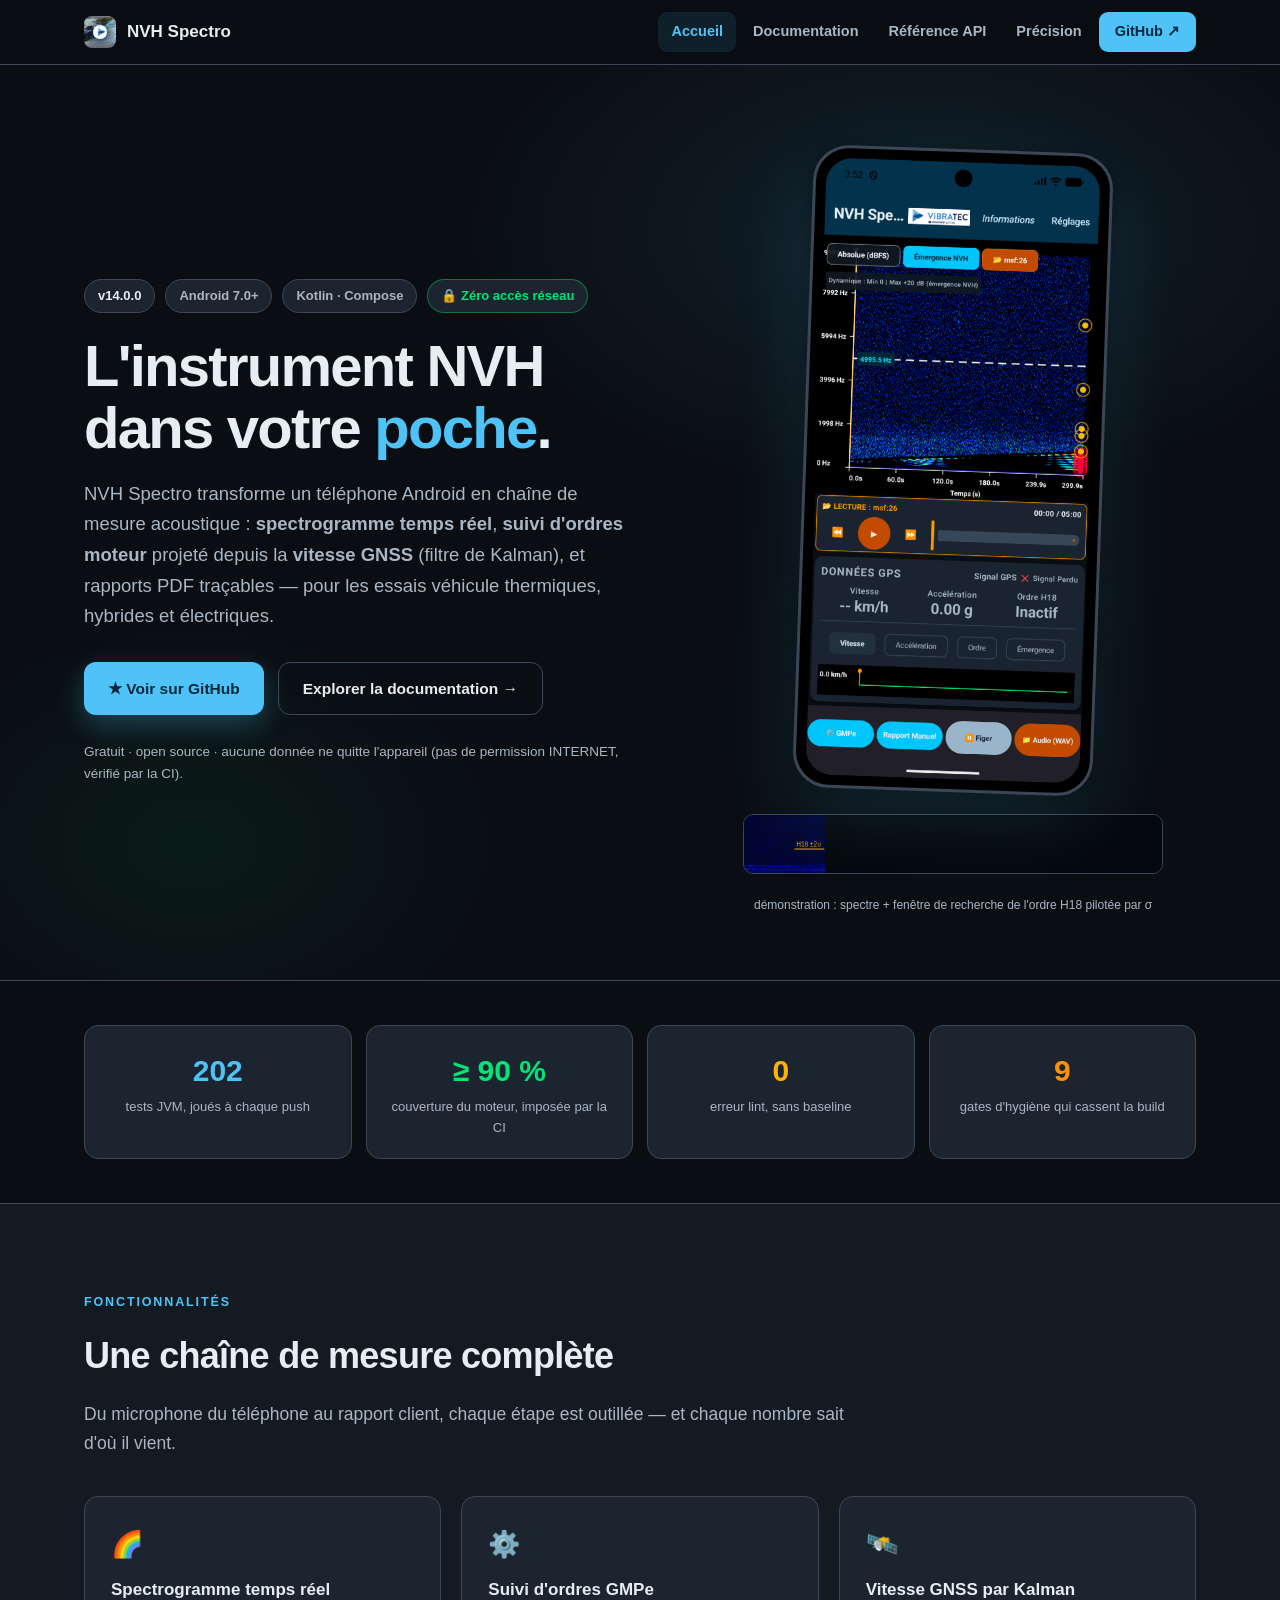
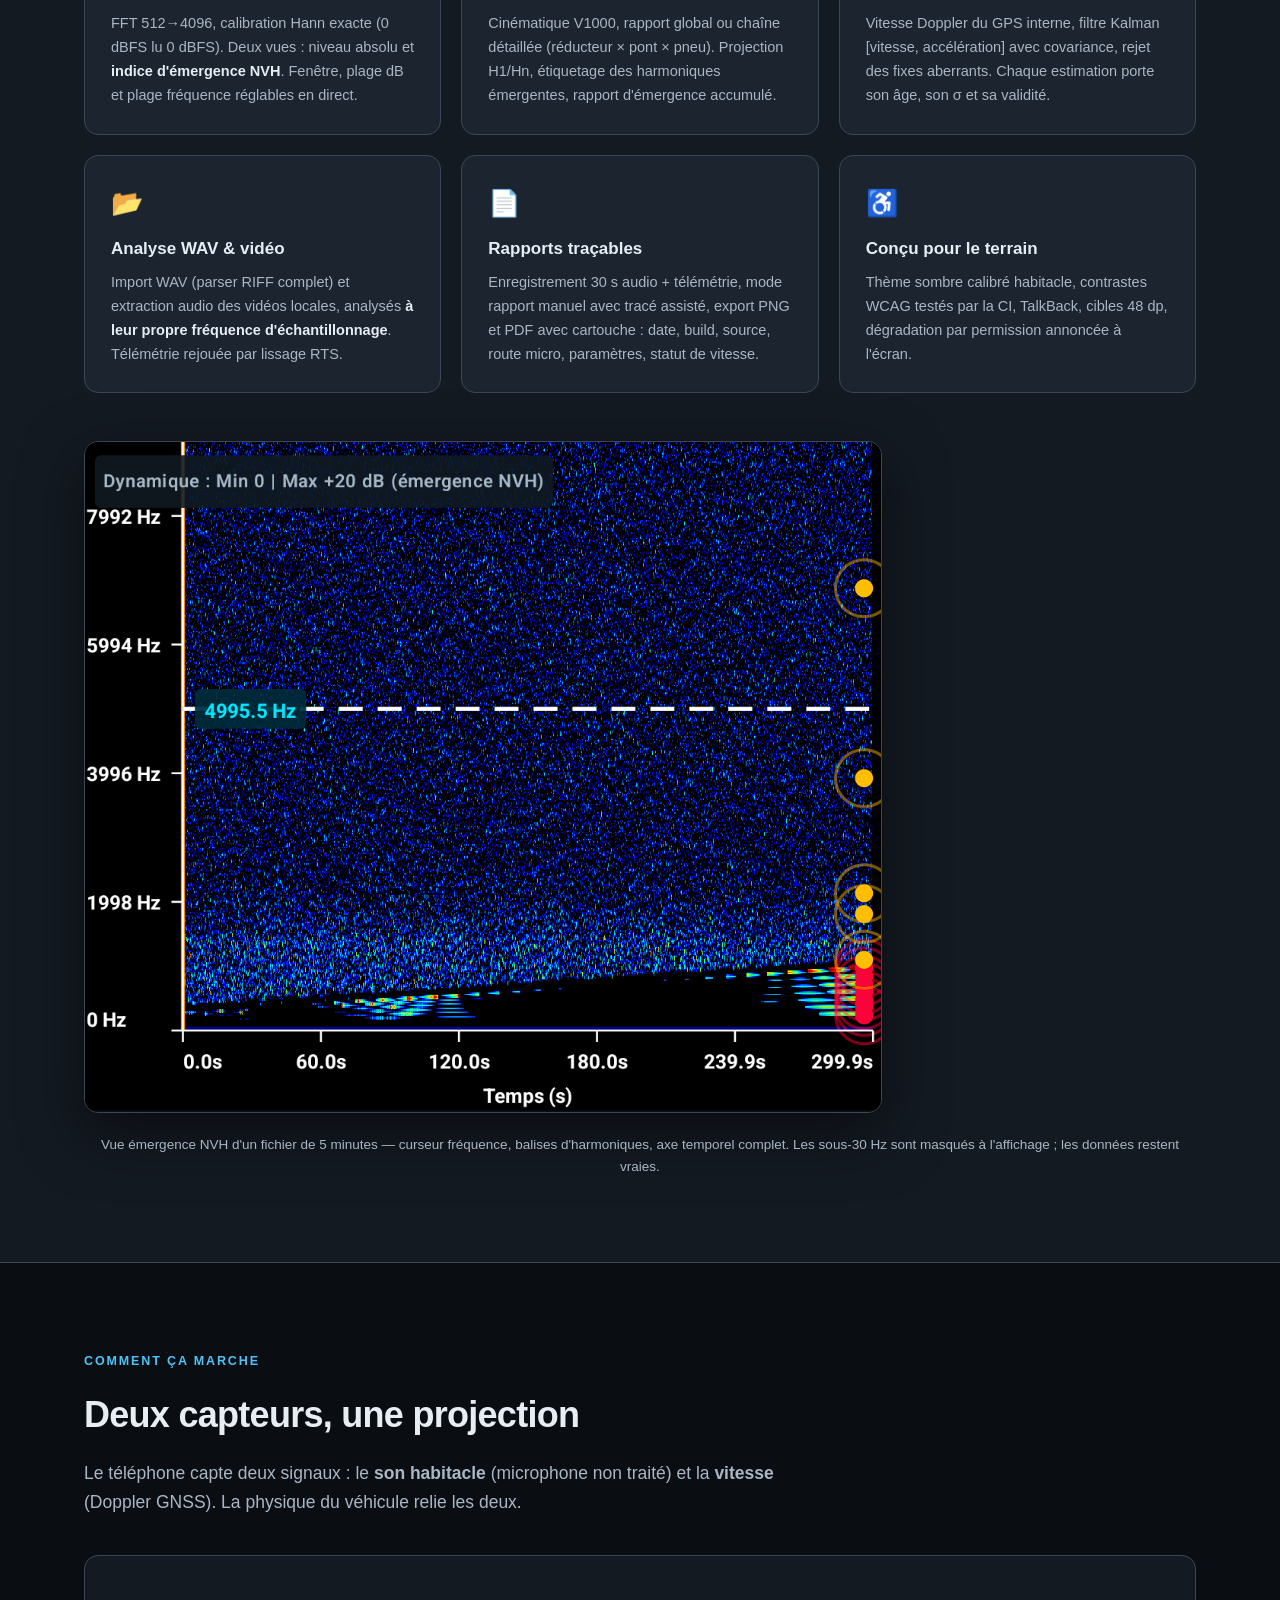
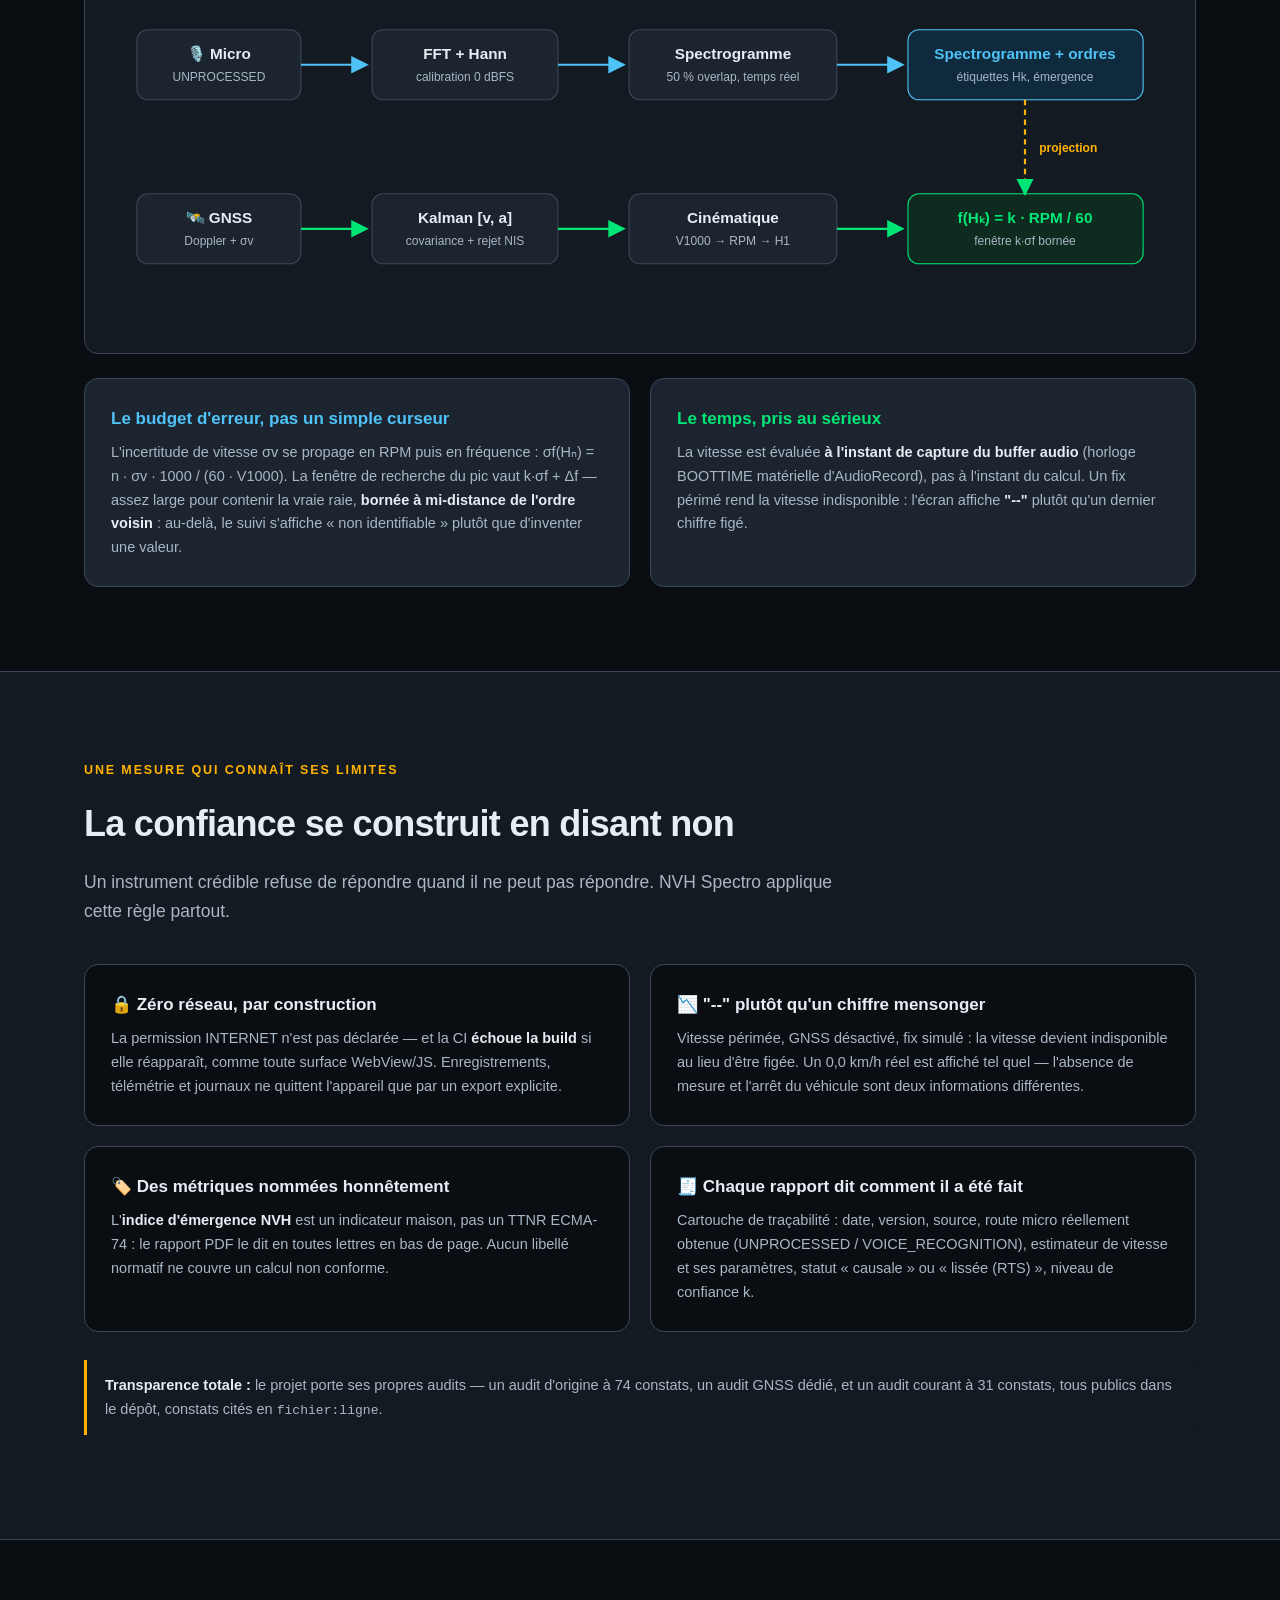
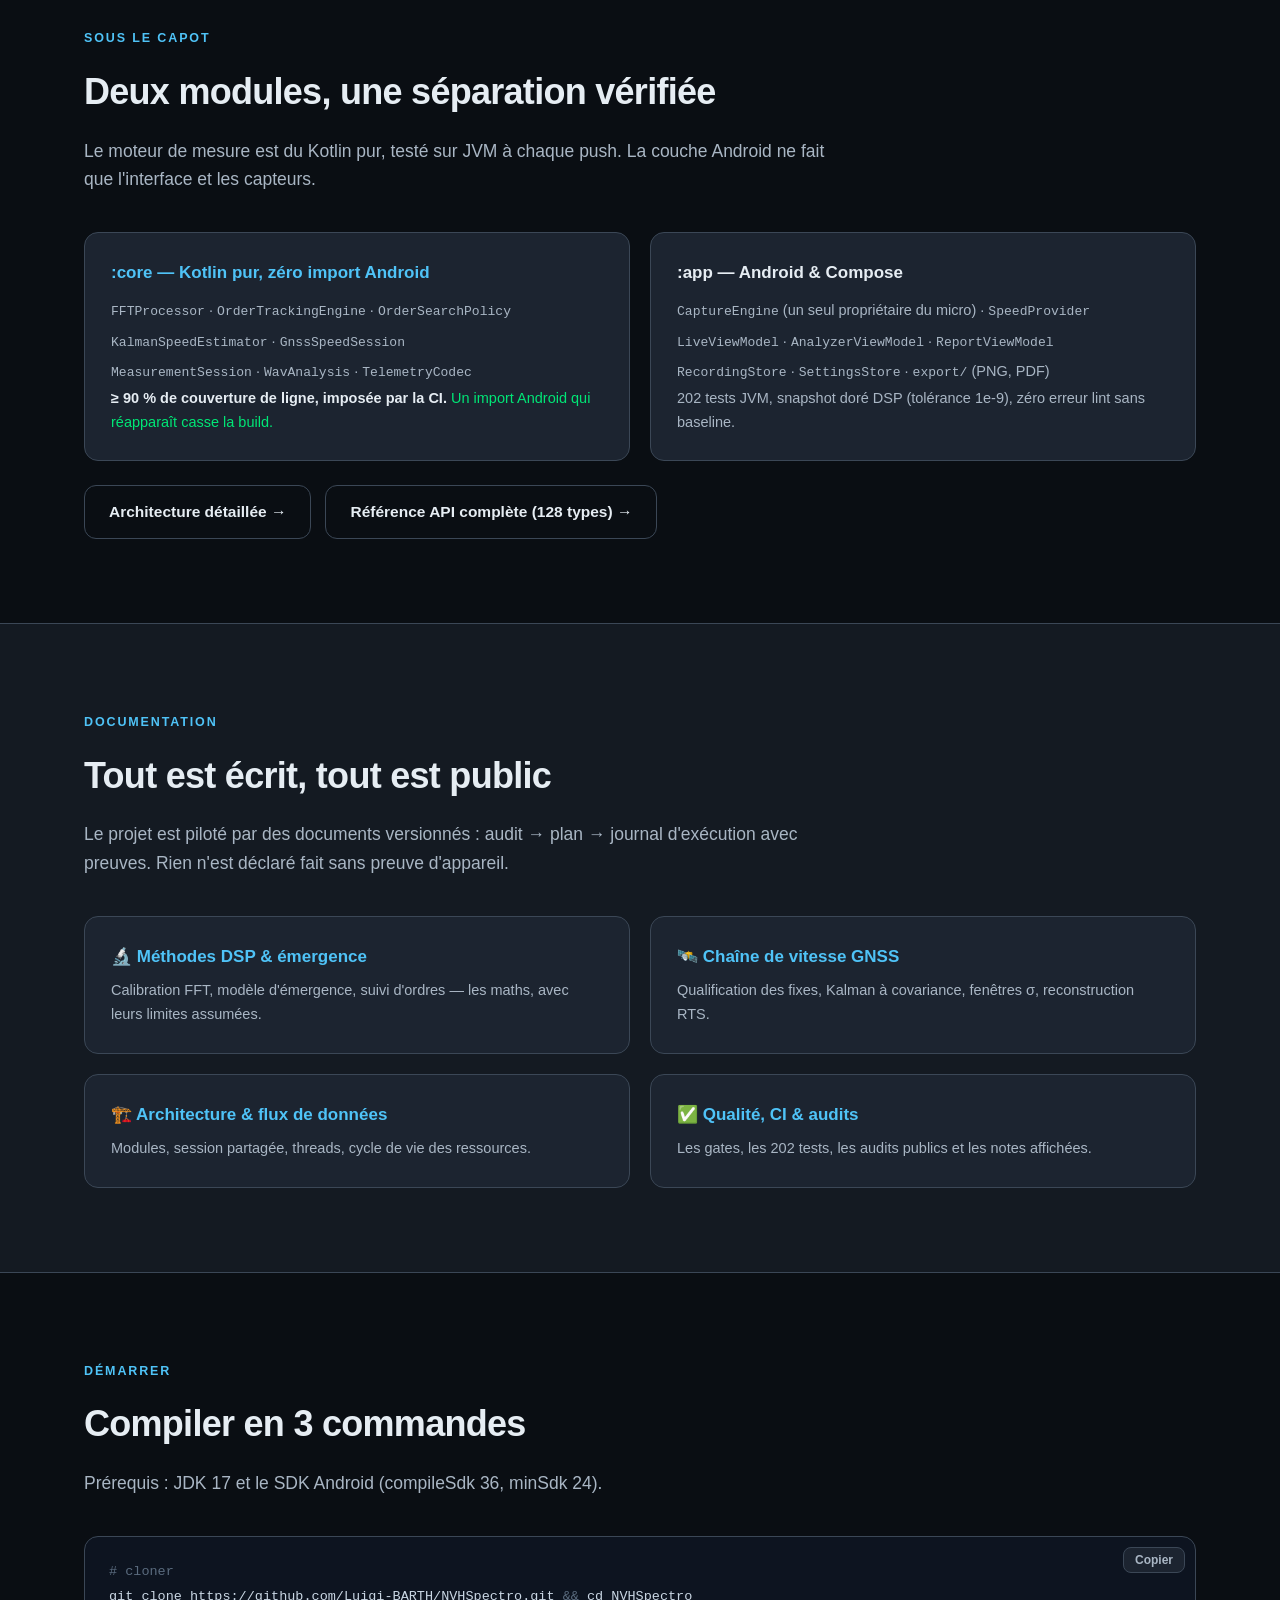
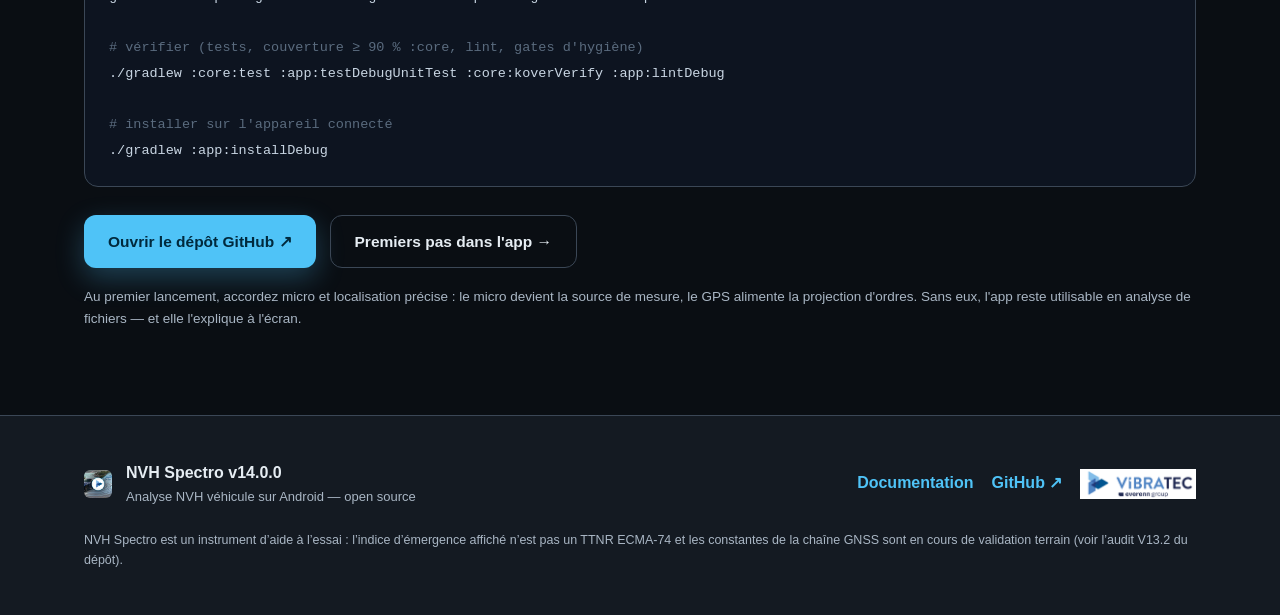
==== commit 5b2c6da7: "feat(site): publish the site on the Luigi-BARTH repo too The Pages workflow already runs on every re" ====
--- a/site/index.html
+++ b/site/index.html
@@ -7,7 +7,11 @@
 <meta name="description" content="NVH Spectro transforme un téléphone Android en chaîne de mesure NVH : spectrogramme temps réel, suivi d'ordres moteur, vitesse GNSS par Kalman, rapports PDF traçables. 100 % hors ligne.">
 <meta property="og:title" content="NVH Spectro — l'instrument NVH dans votre poche">
 <meta property="og:description" content="Spectrogramme temps réel, suivi d'ordres, GNSS Kalman, rapports traçables. Un instrument NVH Android, 100 % hors ligne.">
-<meta property="og:image" content="assets/capture-ecran-telephone.png">
+<meta property="og:image" content="https://luigi-barth.github.io/NVHSpectro/assets/capture-ecran-telephone.png">
+<meta property="og:url" content="https://luigi-barth.github.io/NVHSpectro/">
+<meta property="og:type" content="website">
+<meta property="og:site_name" content="NVH Spectro">
+<link rel="canonical" href="https://luigi-barth.github.io/NVHSpectro/">
 <link rel="icon" type="image/webp" href="assets/icon.webp">
 <link rel="stylesheet" href="assets/site.css">
 </head>
@@ -31,7 +35,7 @@
         <b>vitesse GNSS</b> (filtre de Kalman), et rapports PDF traçables — pour les essais
         véhicule thermiques, hybrides et électriques.</p>
       <div style="display:flex;gap:14px;flex-wrap:wrap">
-        <a class="btn btn-primary" href="https://github.com/TheSamLePirate/NVHSpectro">★ Voir sur GitHub</a>
+        <a class="btn btn-primary" data-repo-link href="https://github.com/Luigi-BARTH/NVHSpectro">★ Voir sur GitHub</a>
         <a class="btn btn-ghost" href="docs/index.html">Explorer la documentation →</a>
       </div>
       <p style="margin-top:26px;font-size:13.5px;color:var(--muted)">
@@ -197,7 +201,7 @@
     <h2 class="reveal">Compiler en 3 commandes</h2>
     <p class="lead reveal">Prérequis : JDK 17 et le SDK Android (compileSdk 36, minSdk 24).</p>
     <div class="codebox reveal"><pre><span class="cm"># cloner</span>
-git clone https://github.com/TheSamLePirate/NVHSpectro.git <span class="cm">&amp;&amp;</span> cd NVHSpectro
+git clone <span data-repo-clone>https://github.com/Luigi-BARTH/NVHSpectro.git</span> <span class="cm">&amp;&amp;</span> cd NVHSpectro
 
 <span class="cm"># vérifier (tests, couverture ≥ 90 % :core, lint, gates d'hygiène)</span>
 ./gradlew :core:test :app:testDebugUnitTest :core:koverVerify :app:lintDebug
@@ -205,7 +209,7 @@
 <span class="cm"># installer sur l'appareil connecté</span>
 ./gradlew :app:installDebug</pre></div>
     <div style="display:flex;gap:14px;flex-wrap:wrap;margin-top:28px">
-      <a class="btn btn-primary" href="https://github.com/TheSamLePirate/NVHSpectro">Ouvrir le dépôt GitHub ↗</a>
+      <a class="btn btn-primary" data-repo-link href="https://github.com/Luigi-BARTH/NVHSpectro">Ouvrir le dépôt GitHub ↗</a>
       <a class="btn btn-ghost" href="docs/index.html">Premiers pas dans l'app →</a>
     </div>
     <p style="margin-top:18px;color:var(--muted);font-size:13.5px">Au premier lancement, accordez micro et localisation précise : le micro devient la source de mesure, le GPS alimente la projection d'ordres. Sans eux, l'app reste utilisable en analyse de fichiers — et elle l'explique à l'écran.</p>
--- a/site/assets/site.css
+++ b/site/assets/site.css
@@ -164,3 +164,44 @@
   section.block{padding:60px 0}
   .gates{grid-template-columns:1fr!important}
 }
+
+/* --- Page audit UI/UX : notes, gravité, phases ------------------------------
+   Préfixe .audit-* : réservé à docs/ui-ux-audit.html, aucune collision possible
+   avec les classes existantes. Les couleurs viennent des tokens :root.        */
+.audit-grade{font-size:22px;font-weight:800;text-align:center;font-variant-numeric:tabular-nums}
+.a-good{color:var(--good)}
+.a-ok{color:var(--primary)}
+.a-mid{color:var(--warn)}
+.a-bad{color:var(--bad)}
+.audit-meter{height:5px;background:var(--high);border-radius:3px;overflow:hidden;margin-top:8px}
+.audit-meter i{display:block;height:100%;border-radius:3px}
+table.tbl td.audit-c{text-align:center;white-space:nowrap}
+table.tbl td.audit-w{color:var(--muted);font-weight:400;white-space:normal}
+.sev{display:inline-block;font-family:var(--mono);font-size:11.5px;font-weight:700;letter-spacing:.05em;padding:3px 8px;border-radius:4px;border:1px solid currentColor;white-space:nowrap}
+.sev-block{color:var(--bad)}
+.sev-major{color:var(--warn)}
+.sev-mod{color:var(--primary)}
+.sev-keep{color:var(--good)}
+.finding{background:var(--surface);border:1px solid var(--outline);border-left:4px solid var(--outline);border-radius:8px;padding:20px 22px;margin:16px 0}
+.finding.block{border-left-color:var(--bad)}
+.finding.major{border-left-color:var(--warn)}
+.finding h3{margin:10px 0 0;font-size:19px;line-height:1.35}
+.finding .loc{font-family:var(--mono);font-size:12.5px;color:var(--muted);margin:8px 0 0;word-break:break-word}
+.finding p{margin:12px 0 0}
+.finding ul,.finding ol{margin:12px 0 0}
+.finding .fix{border-top:1px solid var(--outline);padding-top:12px;margin-top:14px}
+.finding .fix b{color:var(--primary)}
+.phase{display:grid;grid-template-columns:64px 1fr;background:var(--surface);border:1px solid var(--outline);border-radius:8px;margin:12px 0;overflow:hidden}
+.phase-n{display:grid;place-items:center;background:var(--surface2);border-right:1px solid var(--outline);font-size:24px;font-weight:800;color:var(--muted);font-variant-numeric:tabular-nums}
+.phase:first-of-type .phase-n{background:rgba(79,195,247,.14);color:var(--primary)}
+.phase-b{padding:18px 22px}
+.phase-b h3{margin:0;font-size:17px}
+.phase-b .ids{font-family:var(--mono);font-size:12px;color:var(--muted);margin-top:4px}
+.phase-b p{margin:10px 0 0}
+.phase-b .gate{margin-top:12px;padding:10px 14px;background:var(--surface2);border-left:3px solid var(--primary);border-radius:0 4px 4px 0;font-size:14px}
+.phase-b .gate b{display:block;font-family:var(--mono);font-size:11px;letter-spacing:.1em;text-transform:uppercase;color:var(--primary);margin-bottom:2px}
+@media (max-width:560px){
+  .phase{grid-template-columns:44px 1fr}
+  .phase-n{font-size:18px}
+  .finding{padding:16px 16px}
+}
